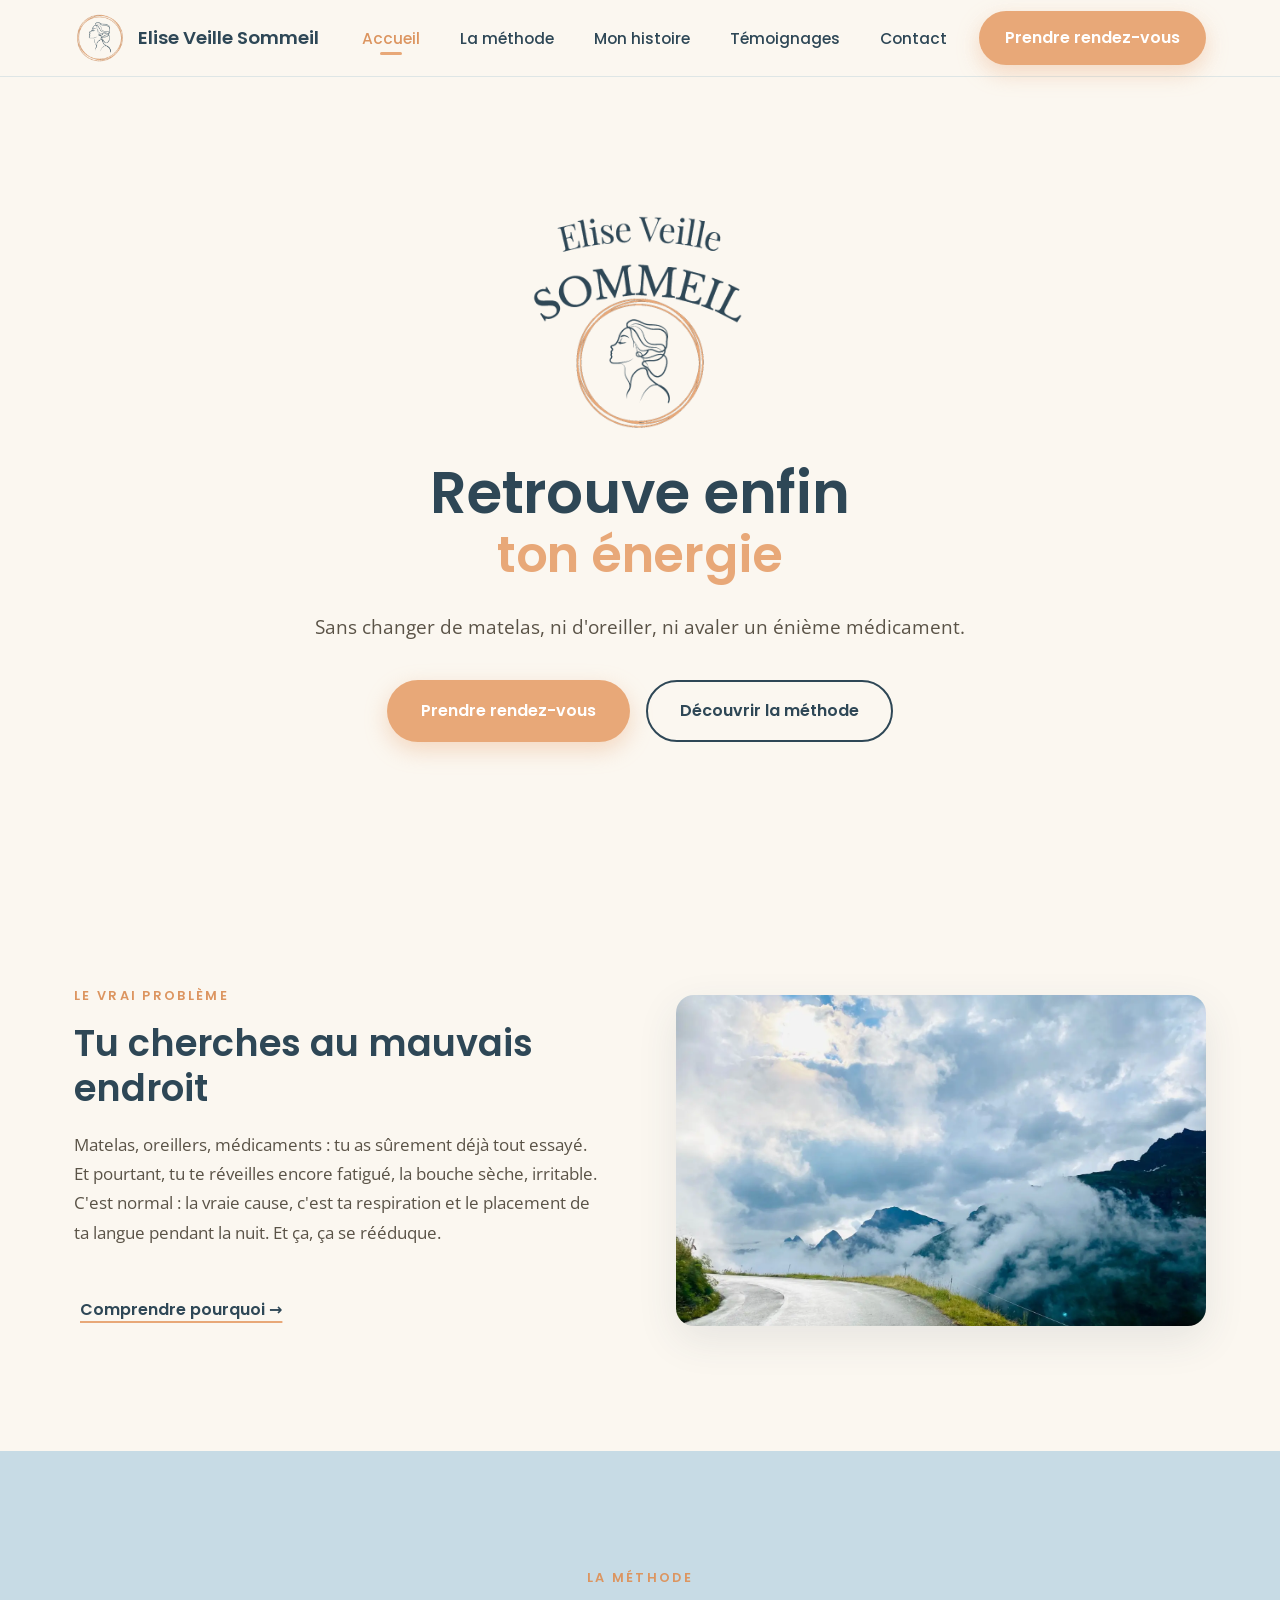
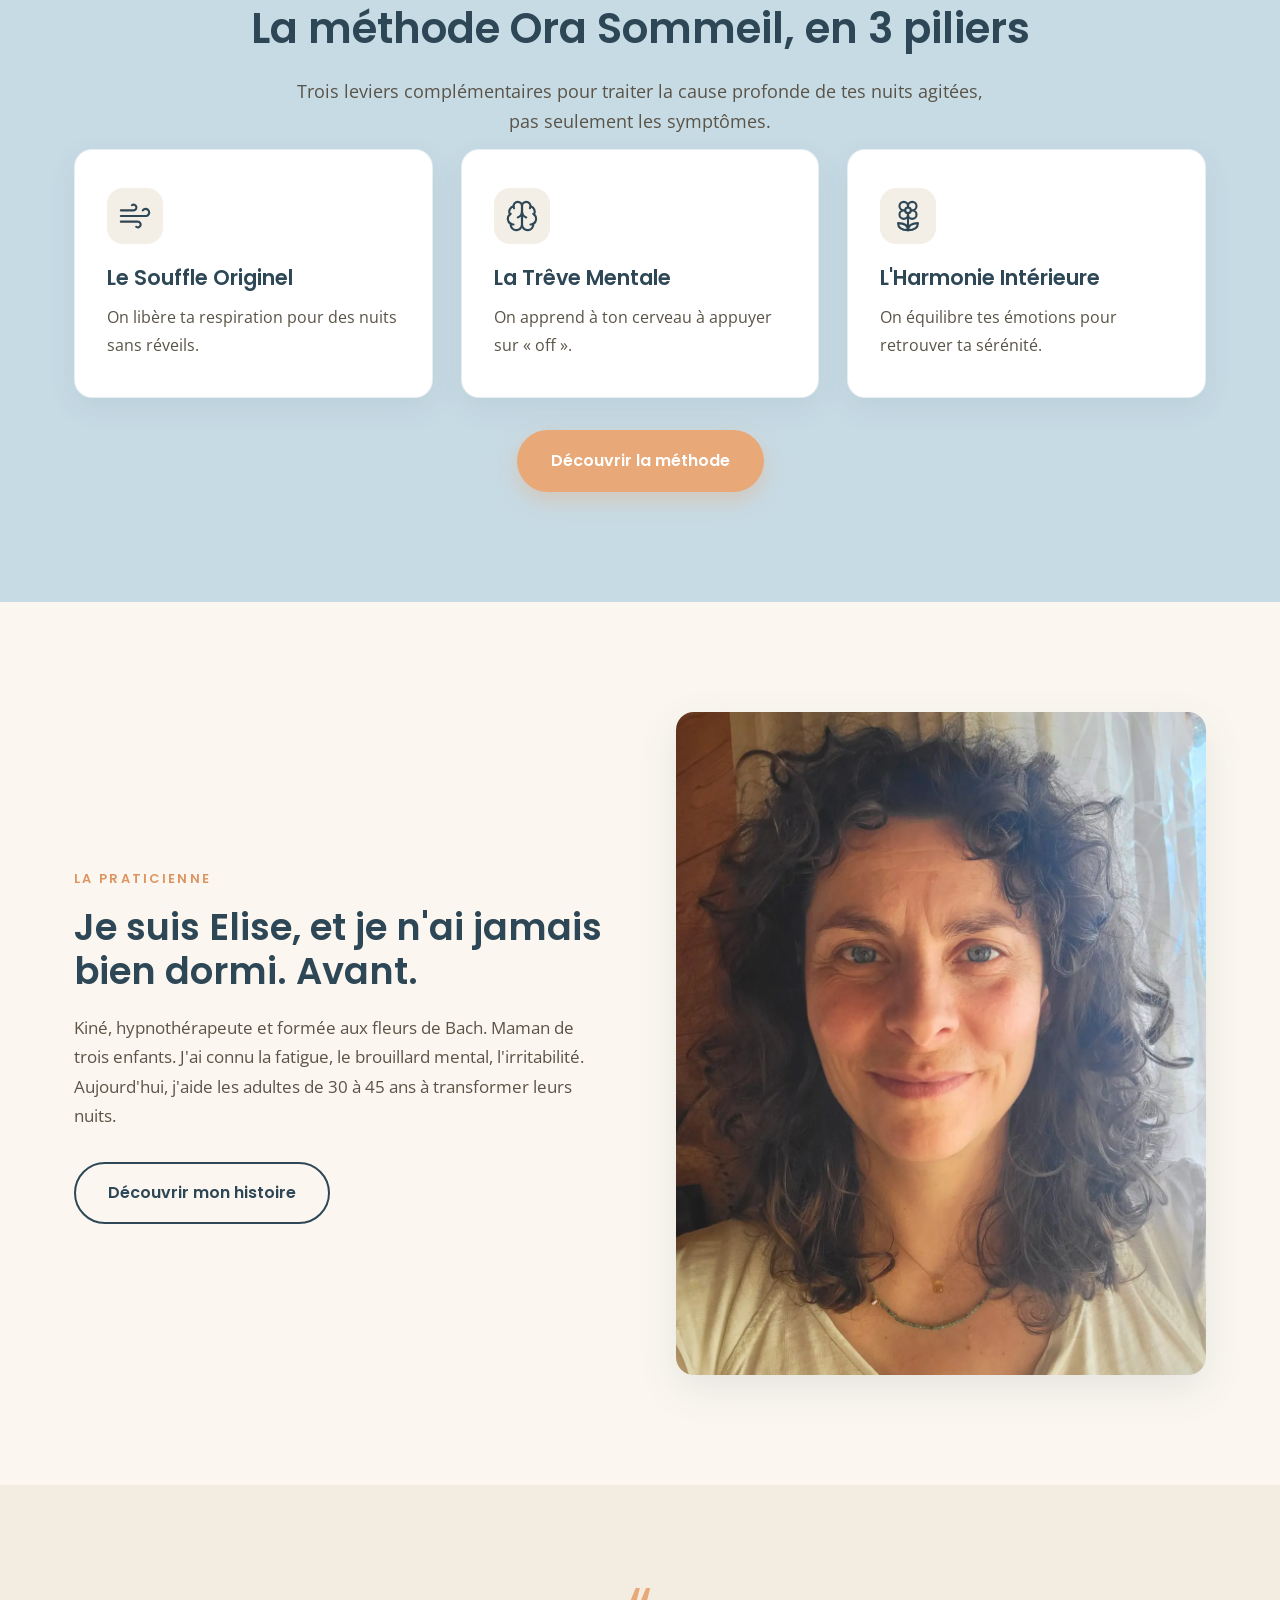
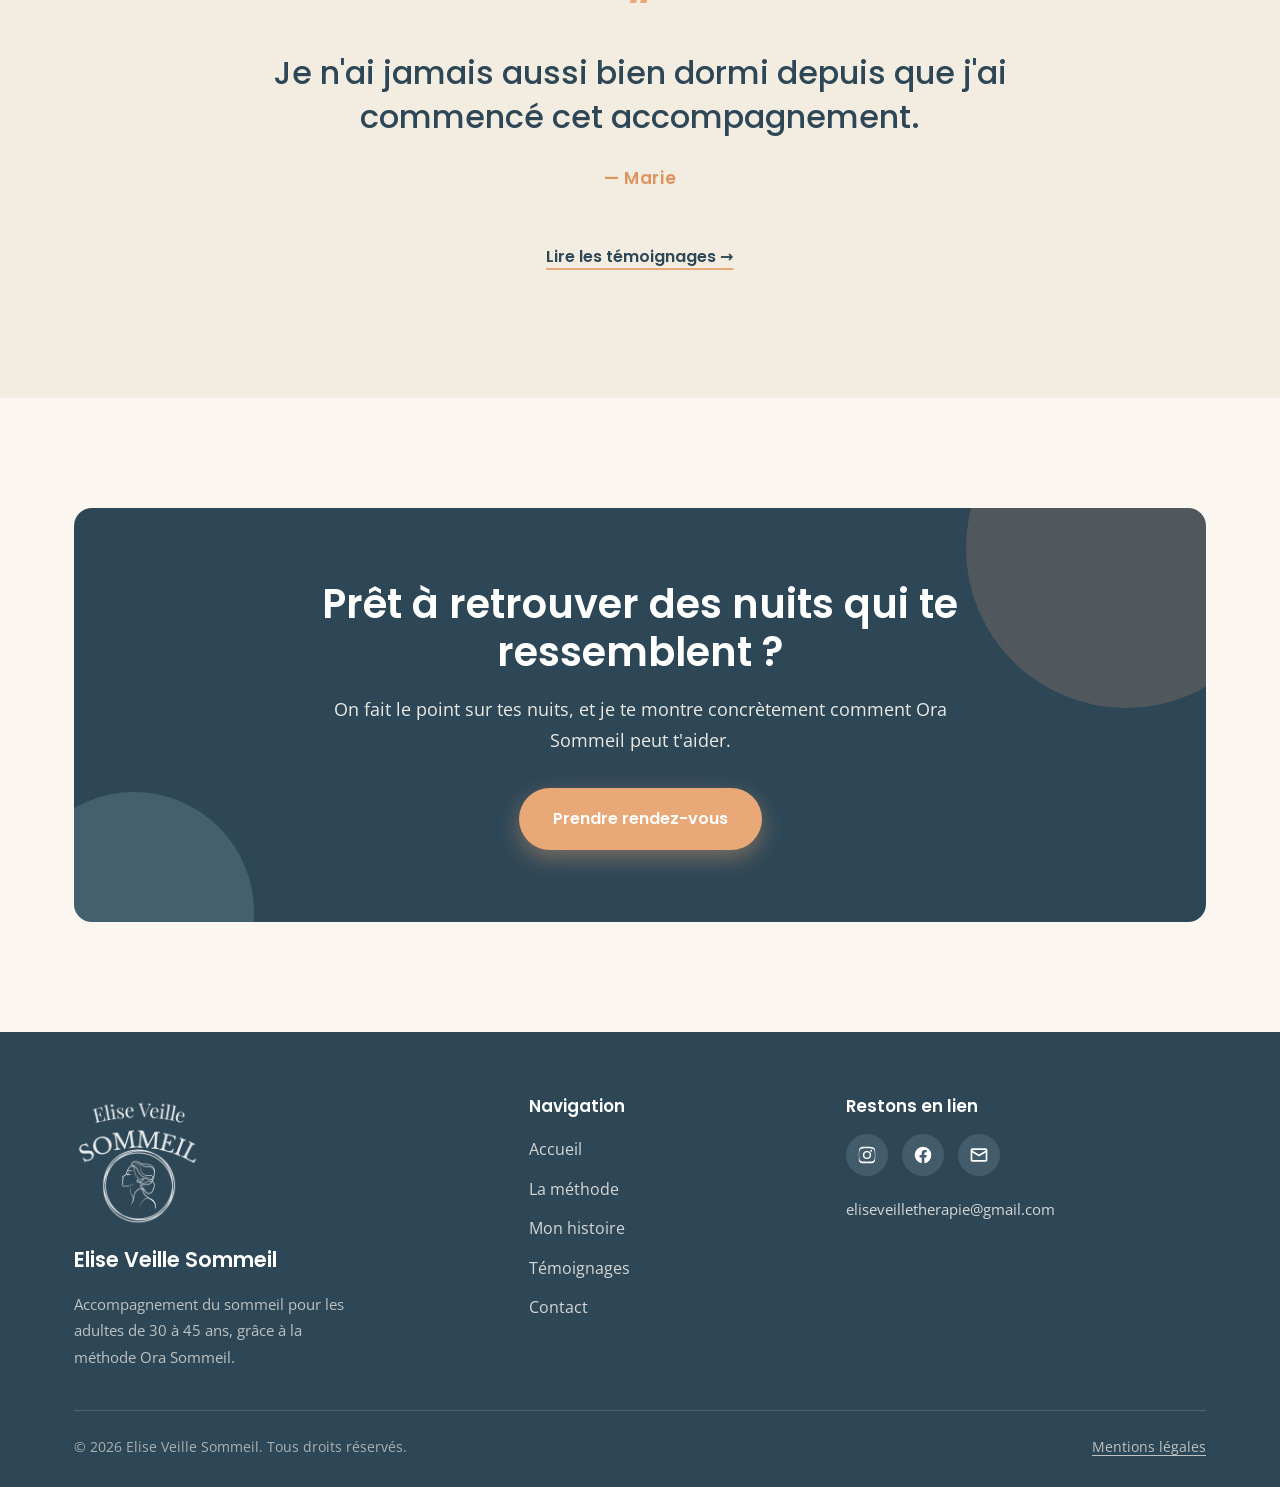
==== index.html @ 5c105f8f "Version initiale du site Elise Veille Sommeil Co-Authored-By: Claude Opus 4.8 <noreply@anthropic.com" ====
<!DOCTYPE html>
<html lang="fr">
<head>
  <meta charset="UTF-8" />
  <meta name="viewport" content="width=device-width, initial-scale=1.0" />
  <title>Elise Veille Sommeil — Retrouve des nuits qui te ressemblent</title>
  <meta name="description" content="Elise Veille Sommeil aide les adultes de 30 à 45 ans à retrouver un sommeil profond grâce à la méthode Ora Sommeil : respiration, hypnose et fleurs de Bach." />

  <!-- Google Fonts : Poppins (titres) + Open Sans (corps) -->
  <link rel="preconnect" href="https://fonts.googleapis.com" />
  <link rel="preconnect" href="https://fonts.gstatic.com" crossorigin />
  <link href="https://fonts.googleapis.com/css2?family=Open+Sans:wght@400;500;600&family=Poppins:wght@400;500;600;700&display=swap" rel="stylesheet" />

  <link rel="stylesheet" href="css/style.css" />
</head>
<body>

  <!-- ============ HEADER ============ -->
  <header class="site-header">
    <nav class="nav container" aria-label="Navigation principale">
      <a href="index.html" class="nav__brand" aria-label="Elise Veille Sommeil — accueil">
        <img class="nav__logo" src="images/medaillon_elise.png" alt="" />
        <span class="nav__brand-name">Elise Veille Sommeil</span>
      </a>

      <button class="nav__toggle" aria-label="Ouvrir le menu" aria-expanded="false" aria-controls="nav-links">
        <span></span><span></span><span></span>
      </button>

      <ul class="nav__links" id="nav-links">
        <li><a href="index.html" class="nav__link is-active">Accueil</a></li>
        <li><a href="methode.html" class="nav__link">La méthode</a></li>
        <li><a href="histoire.html" class="nav__link">Mon histoire</a></li>
        <li><a href="temoignages.html" class="nav__link">Témoignages</a></li>
        <li><a href="contact.html" class="nav__link">Contact</a></li>
        <li><a href="contact.html" class="btn btn--primary nav__cta">Prendre rendez-vous</a></li>
      </ul>
    </nav>
  </header>

  <main>
    <!-- ============ HERO ============ -->
    <section class="hero">
      <div class="hero__bg"></div>

      <!-- Étoiles d'ambiance à 4 branches (scintillement), CSS pur, derrière le texte.
           .star = enveloppe (montée + fondu) ; ::before = forme étoile + scintillement.
           Les opacités se multiplient -> scintillement borné par --o. -->
      <div class="hero__particles" aria-hidden="true">
        <span class="star" style="--x:3%;--s:8px;--o:.55;--c:var(--abricot);--rd:10s;--rde:-2s;--td:3.2s;--tde:-1s"></span>
        <span class="star" style="--x:7%;--s:6px;--o:.45;--c:var(--dore);--rd:12s;--rde:-7s;--td:4.1s;--tde:-2.5s"></span>
        <span class="star" style="--x:11%;--s:10px;--o:.65;--c:var(--abricot);--rd:9s;--rde:-4s;--td:2.8s;--tde:-.5s"></span>
        <span class="star" style="--x:14%;--s:7px;--o:.5;--c:var(--dore);--rd:11s;--rde:-9s;--td:3.6s;--tde:-3s"></span>
        <span class="star" style="--x:18%;--s:9px;--o:.6;--c:var(--abricot);--rd:12s;--rde:-1s;--td:4.5s;--tde:-1.8s"></span>
        <span class="star" style="--x:22%;--s:6px;--o:.45;--c:var(--dore);--rd:8s;--rde:-6s;--td:3s;--tde:-2s"></span>
        <span class="star" style="--x:25%;--s:11px;--o:.7;--c:var(--abricot);--rd:11s;--rde:-3s;--td:3.9s;--tde:-.8s"></span>
        <span class="star" style="--x:29%;--s:7px;--o:.5;--c:var(--dore);--rd:10s;--rde:-8s;--td:2.6s;--tde:-3.5s"></span>
        <span class="star" style="--x:33%;--s:8px;--o:.55;--c:var(--abricot);--rd:12s;--rde:-5s;--td:4.2s;--tde:-1.2s"></span>
        <span class="star" style="--x:36%;--s:6px;--o:.4;--c:var(--dore);--rd:9s;--rde:-10s;--td:3.4s;--tde:-2.8s"></span>
        <span class="star" style="--x:40%;--s:10px;--o:.65;--c:var(--abricot);--rd:11s;--rde:-2s;--td:2.9s;--tde:-1.5s"></span>
        <span class="star" style="--x:43%;--s:7px;--o:.5;--c:var(--dore);--rd:12s;--rde:-7s;--td:4.3s;--tde:-.4s"></span>
        <span class="star" style="--x:47%;--s:9px;--o:.6;--c:var(--abricot);--rd:10s;--rde:-4s;--td:3.1s;--tde:-3.2s"></span>
        <span class="star" style="--x:50%;--s:6px;--o:.45;--c:var(--dore);--rd:8s;--rde:-9s;--td:3.7s;--tde:-1s"></span>
        <span class="star" style="--x:54%;--s:12px;--o:.7;--c:var(--abricot);--rd:12s;--rde:-1.5s;--td:4.6s;--tde:-2.2s"></span>
        <span class="star" style="--x:57%;--s:7px;--o:.5;--c:var(--dore);--rd:11s;--rde:-6s;--td:2.7s;--tde:-.6s"></span>
        <span class="star" style="--x:61%;--s:8px;--o:.55;--c:var(--abricot);--rd:9s;--rde:-3.5s;--td:4s;--tde:-3s"></span>
        <span class="star" style="--x:64%;--s:6px;--o:.4;--c:var(--dore);--rd:10s;--rde:-8.5s;--td:3.3s;--tde:-1.7s"></span>
        <span class="star" style="--x:68%;--s:10px;--o:.65;--c:var(--abricot);--rd:12s;--rde:-2.5s;--td:2.8s;--tde:-2.6s"></span>
        <span class="star" style="--x:71%;--s:7px;--o:.5;--c:var(--dore);--rd:11s;--rde:-7.5s;--td:4.4s;--tde:-.9s"></span>
        <span class="star" style="--x:75%;--s:9px;--o:.6;--c:var(--abricot);--rd:8s;--rde:-4.5s;--td:3.5s;--tde:-3.3s"></span>
        <span class="star" style="--x:78%;--s:6px;--o:.45;--c:var(--dore);--rd:12s;--rde:-10s;--td:3s;--tde:-1.4s"></span>
        <span class="star" style="--x:82%;--s:11px;--o:.7;--c:var(--abricot);--rd:10s;--rde:-1s;--td:4.1s;--tde:-2.4s"></span>
        <span class="star" style="--x:85%;--s:7px;--o:.5;--c:var(--dore);--rd:9s;--rde:-6.5s;--td:2.9s;--tde:-.7s"></span>
        <span class="star" style="--x:89%;--s:8px;--o:.55;--c:var(--abricot);--rd:11s;--rde:-3s;--td:4.5s;--tde:-3.1s"></span>
        <span class="star" style="--x:92%;--s:6px;--o:.4;--c:var(--dore);--rd:12s;--rde:-8s;--td:3.2s;--tde:-1.6s"></span>
        <span class="star" style="--x:96%;--s:9px;--o:.6;--c:var(--abricot);--rd:10s;--rde:-5s;--td:3.8s;--tde:-2.9s"></span>
        <span class="star" style="--x:5%;--s:7px;--o:.5;--c:var(--dore);--rd:11.5s;--rde:-5.5s;--td:3.4s;--tde:-2.1s"></span>
        <span class="star" style="--x:9%;--s:9px;--o:.6;--c:var(--abricot);--rd:8.5s;--rde:-2s;--td:4.2s;--tde:-.3s"></span>
        <span class="star" style="--x:16%;--s:6px;--o:.45;--c:var(--dore);--rd:10.5s;--rde:-8s;--td:2.7s;--tde:-3.4s"></span>
        <span class="star" style="--x:20%;--s:10px;--o:.65;--c:var(--abricot);--rd:12s;--rde:-4s;--td:3.9s;--tde:-1.1s"></span>
        <span class="star" style="--x:27%;--s:7px;--o:.5;--c:var(--dore);--rd:9.5s;--rde:-9.5s;--td:4.4s;--tde:-2.7s"></span>
        <span class="star" style="--x:31%;--s:8px;--o:.55;--c:var(--abricot);--rd:11s;--rde:-1.5s;--td:3s;--tde:-.9s"></span>
        <span class="star" style="--x:38%;--s:6px;--o:.4;--c:var(--dore);--rd:12s;--rde:-6.5s;--td:3.6s;--tde:-3.6s"></span>
        <span class="star" style="--x:45%;--s:9px;--o:.6;--c:var(--abricot);--rd:8s;--rde:-3s;--td:4.7s;--tde:-1.3s"></span>
        <span class="star" style="--x:52%;--s:7px;--o:.5;--c:var(--dore);--rd:10.5s;--rde:-8.5s;--td:2.8s;--tde:-2.3s"></span>
        <span class="star" style="--x:59%;--s:11px;--o:.7;--c:var(--abricot);--rd:11.5s;--rde:-2.5s;--td:4s;--tde:-.5s"></span>
        <span class="star" style="--x:66%;--s:6px;--o:.45;--c:var(--dore);--rd:9s;--rde:-7s;--td:3.3s;--tde:-3s"></span>
        <span class="star" style="--x:73%;--s:8px;--o:.55;--c:var(--abricot);--rd:12s;--rde:-4.5s;--td:4.3s;--tde:-1.9s"></span>
        <span class="star" style="--x:80%;--s:7px;--o:.5;--c:var(--dore);--rd:10s;--rde:-9s;--td:2.9s;--tde:-2.5s"></span>
        <span class="star" style="--x:87%;--s:10px;--o:.65;--c:var(--abricot);--rd:8.5s;--rde:-2s;--td:3.7s;--tde:-.6s"></span>
        <span class="star" style="--x:94%;--s:6px;--o:.4;--c:var(--dore);--rd:11s;--rde:-6s;--td:4.1s;--tde:-3.3s"></span>
        <span class="star" style="--x:2%;--s:9px;--o:.6;--c:var(--abricot);--rd:12s;--rde:-3.5s;--td:3.1s;--tde:-1.5s"></span>
        <span class="star" style="--x:49%;--s:7px;--o:.5;--c:var(--dore);--rd:9.5s;--rde:-8s;--td:4.5s;--tde:-2.8s"></span>
        <span class="star" style="--x:98%;--s:8px;--o:.55;--c:var(--abricot);--rd:10.5s;--rde:-5s;--td:3.5s;--tde:-1s"></span>

        <!-- Étoiles filantes occasionnelles (gauche -> droite, et une droite -> gauche) -->
        <span class="shooting-star shooting-star--1"></span>
        <span class="shooting-star shooting-star--2"></span>
        <span class="shooting-star shooting-star--3"></span>
      </div>

      <div class="hero__inner container">
        <img class="hero__logo" src="images/logo_elise_charte.png" alt="Elise Veille Sommeil" />
        <h1 class="hero__title">
          <span class="hero__line">Retrouve enfin</span>
          <span class="rotator"><span class="rotator__word">ton sommeil profond</span></span>
        </h1>
        <p class="hero__subtitle">
          Sans changer de matelas, ni d'oreiller, ni avaler un énième médicament.
        </p>
        <div class="btn-row btn-row--center">
          <a href="contact.html" class="btn btn--primary">Prendre rendez-vous</a>
          <a href="methode.html" class="btn btn--outline">Découvrir la méthode</a>
        </div>
      </div>
    </section>

    <!-- ============ 1. Tu cherches au mauvais endroit ============ -->
    <section class="section">
      <div class="container">
        <div class="split">
          <div class="split__text reveal">
            <span class="section__eyebrow">Le vrai problème</span>
            <h2>Tu cherches au mauvais endroit</h2>
            <p>
              Matelas, oreillers, médicaments : tu as sûrement déjà tout essayé. Et pourtant,
              tu te réveilles encore fatigué, la bouche sèche, irritable.
            </p>
            <p>
              C'est normal : la vraie cause, c'est ta respiration et le placement de ta langue
              pendant la nuit. Et ça, ça se rééduque.
            </p>
            <div class="btn-row">
              <a href="methode.html" class="btn btn--ghost">Comprendre pourquoi →</a>
            </div>
          </div>
          <div class="split__media reveal">
            <img class="media-img media-img--wide"
                 src="images/ambiance-nature.webp"
                 alt="Paysage de montagne et mer de nuages au-dessus de la vallée"
                 loading="lazy" />
          </div>
        </div>
      </div>
    </section>

    <!-- ============ 2. Les 3 piliers ============ -->
    <section class="section section--brume">
      <div class="container">
        <div class="text-center reveal">
          <span class="section__eyebrow">La méthode</span>
          <h2 class="section__title">La méthode Ora Sommeil, en 3 piliers</h2>
          <p class="section__intro mx-auto">
            Trois leviers complémentaires pour traiter la cause profonde de tes nuits agitées,
            pas seulement les symptômes.
          </p>
        </div>

        <div class="cards">
          <article class="card reveal">
            <div class="card__icon">
              <svg viewBox="0 0 24 24" fill="none" stroke="currentColor" stroke-width="1.5" stroke-linecap="round" stroke-linejoin="round" aria-hidden="true">
                <path d="M12.8 19.6A2 2 0 1 0 14 16H2"/>
                <path d="M17.5 8a2.5 2.5 0 1 1 2 4H2"/>
                <path d="M9.8 4.4A2 2 0 1 1 11 8H2"/>
              </svg>
            </div>
            <h3 class="card__title">Le Souffle Originel</h3>
            <p class="card__text">On libère ta respiration pour des nuits sans réveils.</p>
          </article>
          <article class="card reveal">
            <div class="card__icon">
              <svg viewBox="0 0 24 24" fill="none" stroke="currentColor" stroke-width="1.5" stroke-linecap="round" stroke-linejoin="round" aria-hidden="true">
                <path d="M12 5a3 3 0 1 0-5.997.125 4 4 0 0 0-2.526 5.77 4 4 0 0 0 .556 6.588A4 4 0 1 0 12 18Z"/>
                <path d="M12 5a3 3 0 1 1 5.997.125 4 4 0 0 1 2.526 5.77 4 4 0 0 1-.556 6.588A4 4 0 1 1 12 18Z"/>
                <path d="M15 13a4.5 4.5 0 0 1-3-4 4.5 4.5 0 0 1-3 4"/>
                <path d="M17.599 6.5a3 3 0 0 0 .399-1.375"/>
                <path d="M6.003 5.125A3 3 0 0 0 6.401 6.5"/>
                <path d="M3.477 10.896a4 4 0 0 1 .585-.396"/>
                <path d="M19.938 10.5a4 4 0 0 1 .585.396"/>
                <path d="M6 18a4 4 0 0 1-1.967-.516"/>
                <path d="M19.967 17.484A4 4 0 0 1 18 18"/>
              </svg>
            </div>
            <h3 class="card__title">La Trêve Mentale</h3>
            <p class="card__text">On apprend à ton cerveau à appuyer sur « off ».</p>
          </article>
          <article class="card reveal">
            <div class="card__icon">
              <svg viewBox="0 0 24 24" fill="none" stroke="currentColor" stroke-width="1.5" stroke-linecap="round" stroke-linejoin="round" aria-hidden="true">
                <path d="M12 5a3 3 0 1 1 3 3m-3-3a3 3 0 1 0-3 3m3-3v1M9 8a3 3 0 1 0 3 3M9 8h1m5 0a3 3 0 1 1-3 3m3-3h-1m-2 3v-1"/>
                <circle cx="12" cy="8" r="2"/>
                <path d="M12 10v12"/>
                <path d="M12 22c4.2 0 7-1.667 7-5-4.2 0-7 1.667-7 5Z"/>
                <path d="M12 22c-4.2 0-7-1.667-7-5 4.2 0 7 1.667 7 5Z"/>
              </svg>
            </div>
            <h3 class="card__title">L'Harmonie Intérieure</h3>
            <p class="card__text">On équilibre tes émotions pour retrouver ta sérénité.</p>
          </article>
        </div>

        <div class="btn-row btn-row--center reveal">
          <a href="methode.html" class="btn btn--primary">Découvrir la méthode</a>
        </div>
      </div>
    </section>

    <!-- ============ 3. Je suis Elise ============ -->
    <section class="section">
      <div class="container">
        <div class="split split--reverse">
          <div class="split__media reveal">
            <img class="media-img"
                 src="images/portrait-elise.webp"
                 alt="Portrait d'Elise, thérapeute du sommeil"
                 loading="lazy" />
          </div>
          <div class="split__text reveal">
            <span class="section__eyebrow">La praticienne</span>
            <h2>Je suis Elise, et je n'ai jamais bien dormi. Avant.</h2>
            <p>
              Kiné, hypnothérapeute et formée aux fleurs de Bach. Maman de trois enfants.
              J'ai connu la fatigue, le brouillard mental, l'irritabilité.
            </p>
            <p>
              Aujourd'hui, j'aide les adultes de 30 à 45 ans à transformer leurs nuits.
            </p>
            <div class="btn-row">
              <a href="histoire.html" class="btn btn--outline">Découvrir mon histoire</a>
            </div>
          </div>
        </div>
      </div>
    </section>

    <!-- ============ 4. Témoignage mis en avant ============ -->
    <section class="section section--creme-fonce">
      <div class="container">
        <div class="quote-feature reveal">
          <div class="quote-feature__mark">“</div>
          <p class="quote-feature__text">
            Je n'ai jamais aussi bien dormi depuis que j'ai commencé cet accompagnement.
          </p>
          <p class="quote-feature__author">— Marie</p>
          <div class="btn-row btn-row--center">
            <a href="temoignages.html" class="btn btn--ghost">Lire les témoignages →</a>
          </div>
        </div>
      </div>
    </section>

    <!-- ============ 5. CTA final ============ -->
    <section class="section">
      <div class="container">
        <div class="cta-band reveal">
          <div class="cta-band__inner">
            <h2>Prêt à retrouver des nuits qui te ressemblent ?</h2>
            <p>
              On fait le point sur tes nuits, et je te montre concrètement comment
              Ora Sommeil peut t'aider.
            </p>
            <a href="contact.html" class="btn btn--primary">Prendre rendez-vous</a>
          </div>
        </div>
      </div>
    </section>
  </main>

  <!-- ============ FOOTER ============ -->
  <footer class="site-footer">
    <div class="container">
      <div class="footer__grid">
        <div class="footer__col">
          <img class="footer__logo" src="images/logo_elise_charte.png" alt="" />
          <p class="footer__brand-name">Elise Veille Sommeil</p>
          <p class="footer__brand-tag">
            Accompagnement du sommeil pour les adultes de 30 à 45 ans, grâce à la méthode Ora Sommeil.
          </p>
        </div>

        <div class="footer__col">
          <h4>Navigation</h4>
          <ul class="footer__links">
            <li><a href="index.html">Accueil</a></li>
            <li><a href="methode.html">La méthode</a></li>
            <li><a href="histoire.html">Mon histoire</a></li>
            <li><a href="temoignages.html">Témoignages</a></li>
            <li><a href="contact.html">Contact</a></li>
          </ul>
        </div>

        <div class="footer__col">
          <h4>Restons en lien</h4>
          <div class="footer__socials">
            <a href="https://www.instagram.com/eliseveillesommeil/" target="_blank" rel="noopener" aria-label="Instagram">
              <svg viewBox="0 0 24 24" aria-hidden="true"><path d="M12 2.2c3.2 0 3.6 0 4.9.1 1.2.1 1.8.3 2.2.4.6.2 1 .5 1.4.9.4.4.7.8.9 1.4.2.4.4 1 .4 2.2.1 1.3.1 1.7.1 4.9s0 3.6-.1 4.9c-.1 1.2-.3 1.8-.4 2.2-.2.6-.5 1-.9 1.4-.4.4-.8.7-1.4.9-.4.2-1 .4-2.2.4-1.3.1-1.7.1-4.9.1s-3.6 0-4.9-.1c-1.2-.1-1.8-.3-2.2-.4-.6-.2-1-.5-1.4-.9-.4-.4-.7-.8-.9-1.4-.2-.4-.4-1-.4-2.2C2.2 15.6 2.2 15.2 2.2 12s0-3.6.1-4.9c.1-1.2.3-1.8.4-2.2.2-.6.5-1 .9-1.4.4-.4.8-.7 1.4-.9.4-.2 1-.4 2.2-.4C8.4 2.2 8.8 2.2 12 2.2zm0 1.8c-3.1 0-3.5 0-4.7.1-1.1.1-1.7.2-2.1.4-.5.2-.9.4-1.3.8-.4.4-.6.8-.8 1.3-.2.4-.3 1-.4 2.1C2.6 9.9 2.6 10.3 2.6 12s0 2.1.1 3.3c.1 1.1.2 1.7.4 2.1.2.5.4.9.8 1.3.4.4.8.6 1.3.8.4.2 1 .3 2.1.4 1.2.1 1.6.1 4.7.1s3.5 0 4.7-.1c1.1-.1 1.7-.2 2.1-.4.5-.2.9-.4 1.3-.8.4-.4.6-.8.8-1.3.2-.4.3-1 .4-2.1.1-1.2.1-1.6.1-3.3s0-2.1-.1-3.3c-.1-1.1-.2-1.7-.4-2.1-.2-.5-.4-.9-.8-1.3-.4-.4-.8-.6-1.3-.8-.4-.2-1-.3-2.1-.4-1.2-.1-1.6-.1-4.7-.1zm0 3.1a4.9 4.9 0 1 1 0 9.8 4.9 4.9 0 0 1 0-9.8zm0 8.1a3.2 3.2 0 1 0 0-6.4 3.2 3.2 0 0 0 0 6.4zm6.2-8.3a1.1 1.1 0 1 1-2.3 0 1.1 1.1 0 0 1 2.3 0z"/></svg>
            </a>
            <a href="https://www.facebook.com/share/1Aia6VEyLs/" target="_blank" rel="noopener" aria-label="Facebook">
              <svg viewBox="0 0 24 24" aria-hidden="true"><path d="M22 12a10 10 0 1 0-11.6 9.9v-7H7.9V12h2.5V9.8c0-2.5 1.5-3.9 3.8-3.9 1.1 0 2.2.2 2.2.2v2.5h-1.2c-1.2 0-1.6.8-1.6 1.6V12h2.7l-.4 2.9h-2.3v7A10 10 0 0 0 22 12z"/></svg>
            </a>
            <a href="mailto:eliseveilletherapie@gmail.com" aria-label="Email">
              <svg viewBox="0 0 24 24" aria-hidden="true"><path d="M4 4h16c1.1 0 2 .9 2 2v12c0 1.1-.9 2-2 2H4c-1.1 0-2-.9-2-2V6c0-1.1.9-2 2-2zm0 2v.5l8 5 8-5V6H4zm16 12V8.9l-7.5 4.7c-.3.2-.7.2-1 0L4 8.9V18h16z"/></svg>
            </a>
          </div>
          <a class="footer__email" href="mailto:eliseveilletherapie@gmail.com">eliseveilletherapie@gmail.com</a>
        </div>
      </div>

      <div class="footer__bottom">
        <span>© <span data-year>2026</span> Elise Veille Sommeil. Tous droits réservés.</span>
        <a href="#">Mentions légales</a>
      </div>
    </div>
  </footer>

  <script src="js/main.js"></script>
</body>
</html>
---- css/style.css ----
/* ============================================
   Elise Veille Sommeil — Feuille de style
   Méthode : Ora Sommeil
   ============================================ */

/* ---------- Variables ---------- */
:root {
  --creme: #FBF7F0;
  --bleu-nuit: #2E4756;
  --bleu-brume: #9DBDCC;
  --abricot: #E8A878;
  --texte: #5A5347;

  --creme-fonce: #F3ECE0;
  --abricot-fonce: #DC9560;
  --bleu-brume-clair: #C7DBE5;
  --dore: #D4A23E; /* doré chaud : étoiles visibles sur fond crème */

  --ombre-douce: 0 10px 30px rgba(46, 71, 86, 0.08);
  --ombre-carte: 0 14px 40px rgba(46, 71, 86, 0.10);

  --radius: 18px;
  --radius-sm: 12px;

  --max: 1180px;
  --transition: 0.4s cubic-bezier(0.22, 0.61, 0.36, 1);

  --font-titre: 'Poppins', system-ui, sans-serif;
  --font-corps: 'Open Sans', system-ui, sans-serif;
}

/* ---------- Reset léger ---------- */
*,
*::before,
*::after {
  box-sizing: border-box;
  margin: 0;
  padding: 0;
}

html {
  scroll-behavior: smooth;
  -webkit-text-size-adjust: 100%;
}

body {
  font-family: var(--font-corps);
  color: var(--texte);
  background-color: var(--creme);
  line-height: 1.75;
  font-size: 1.05rem;
  overflow-x: hidden;
}

img {
  max-width: 100%;
  display: block;
}

a {
  color: inherit;
  text-decoration: none;
}

h1, h2, h3, h4 {
  font-family: var(--font-titre);
  color: var(--bleu-nuit);
  line-height: 1.2;
  font-weight: 600;
}

/* ---------- Utilitaires ---------- */
.container {
  width: 100%;
  max-width: var(--max);
  margin-inline: auto;
  padding-inline: 24px;
}

.section {
  padding-block: clamp(60px, 9vw, 110px);
}

.section--brume {
  background-color: var(--bleu-brume-clair);
}

/* Espacements resserrés (lecture fluide, sans grands vides) */
.section--tight {
  padding-block: clamp(34px, 5vw, 60px);
}

.section--creme-fonce {
  background-color: var(--creme-fonce);
}

.section__eyebrow {
  display: inline-block;
  font-family: var(--font-titre);
  font-weight: 600;
  font-size: 0.8rem;
  letter-spacing: 0.18em;
  text-transform: uppercase;
  color: var(--abricot-fonce);
  margin-bottom: 14px;
}

.section__title {
  font-size: clamp(1.7rem, 3.5vw, 2.6rem);
  margin-bottom: 22px;
}

.section__intro {
  max-width: 720px;
  font-size: 1.1rem;
}

.text-center { text-align: center; }
.mx-auto { margin-inline: auto; }
.lead { font-size: 1.18rem; }

/* ---------- Boutons ---------- */
.btn {
  display: inline-flex;
  align-items: center;
  justify-content: center;
  gap: 10px;
  font-family: var(--font-titre);
  font-weight: 600;
  font-size: 1rem;
  padding: 15px 32px;
  border-radius: 50px;
  border: 2px solid transparent;
  cursor: pointer;
  transition: transform var(--transition), box-shadow var(--transition),
    background-color var(--transition), color var(--transition);
  will-change: transform;
}

.btn--primary {
  background-color: var(--abricot);
  color: #fff;
  box-shadow: 0 8px 22px rgba(232, 168, 120, 0.4);
}

.btn--primary:hover {
  background-color: var(--abricot-fonce);
  transform: translateY(-3px);
  box-shadow: 0 12px 28px rgba(232, 168, 120, 0.5);
}

.btn--outline {
  background-color: transparent;
  color: var(--bleu-nuit);
  border-color: var(--bleu-nuit);
}

.btn--outline:hover {
  background-color: var(--bleu-nuit);
  color: #fff;
  transform: translateY(-3px);
}

.btn--ghost {
  background-color: transparent;
  color: var(--bleu-nuit);
  padding-inline: 4px;
  text-decoration: underline;
  text-decoration-color: var(--abricot);
  text-underline-offset: 6px;
  text-decoration-thickness: 2px;
}

.btn--ghost:hover {
  color: var(--abricot-fonce);
}

.btn--light {
  background-color: #fff;
  color: var(--bleu-nuit);
  box-shadow: var(--ombre-douce);
}

.btn--light:hover {
  transform: translateY(-3px);
  box-shadow: var(--ombre-carte);
}

.btn-row {
  display: flex;
  flex-wrap: wrap;
  gap: 16px;
  margin-top: 32px;
}

.btn-row--center {
  justify-content: center;
}

/* ============================================
   HEADER / NAVIGATION
   ============================================ */
.site-header {
  position: sticky;
  top: 0;
  z-index: 1000;
  background-color: rgba(251, 247, 240, 0.85);
  backdrop-filter: blur(12px);
  -webkit-backdrop-filter: blur(12px);
  border-bottom: 1px solid rgba(157, 189, 204, 0.3);
  transition: box-shadow var(--transition);
}

.site-header.scrolled {
  box-shadow: var(--ombre-douce);
}

.nav {
  display: flex;
  align-items: center;
  justify-content: space-between;
  height: 76px;
}

.nav__brand {
  display: flex;
  flex-direction: row;
  align-items: center;
  gap: 12px;
  line-height: 1.1;
}

.nav__logo {
  height: 52px;
  width: auto;
  display: block;
}

.nav__brand-name {
  font-family: var(--font-titre);
  font-weight: 600;
  font-size: 1.15rem;
  color: var(--bleu-nuit);
}

.nav__brand-tag {
  font-size: 0.7rem;
  letter-spacing: 0.16em;
  text-transform: uppercase;
  color: var(--abricot-fonce);
}

.nav__links {
  display: flex;
  align-items: center;
  gap: 8px;
  list-style: none;
}

.nav__link {
  font-family: var(--font-titre);
  font-weight: 500;
  font-size: 0.97rem;
  color: var(--bleu-nuit);
  padding: 8px 16px;
  border-radius: 50px;
  position: relative;
  transition: color var(--transition), background-color var(--transition);
}

.nav__link:hover {
  color: var(--abricot-fonce);
}

.nav__link.is-active {
  color: var(--abricot-fonce);
}

.nav__link.is-active::after {
  content: '';
  position: absolute;
  bottom: 2px;
  left: 50%;
  transform: translateX(-50%);
  width: 22px;
  height: 3px;
  border-radius: 3px;
  background-color: var(--abricot);
}

.nav__cta {
  margin-left: 8px;
  padding: 11px 24px;
}

/* Burger */
.nav__toggle {
  display: none;
  flex-direction: column;
  justify-content: center;
  gap: 5px;
  width: 44px;
  height: 44px;
  background: none;
  border: none;
  cursor: pointer;
}

.nav__toggle span {
  display: block;
  width: 26px;
  height: 2.5px;
  background-color: var(--bleu-nuit);
  border-radius: 3px;
  transition: transform var(--transition), opacity var(--transition);
}

.nav__toggle.is-open span:nth-child(1) {
  transform: translateY(7.5px) rotate(45deg);
}
.nav__toggle.is-open span:nth-child(2) {
  opacity: 0;
}
.nav__toggle.is-open span:nth-child(3) {
  transform: translateY(-7.5px) rotate(-45deg);
}

/* ============================================
   HERO
   ============================================ */
.hero {
  position: relative;
  min-height: 88vh;
  display: flex;
  align-items: center;
  text-align: center;
  overflow: hidden;
  padding-block: 80px;
}

.hero__bg {
  position: absolute;
  inset: 0;
  z-index: 0;
  /* Fond crème uni, identique au reste de la page */
  background-color: var(--creme);
}

/* Étoiles d'ambiance : montée lente bas -> haut, fondu, scintillement, derrière le texte */
.hero__particles {
  position: absolute;
  inset: 0;
  z-index: 1; /* au-dessus du fond (0), sous le texte (2) */
  overflow: hidden;
  pointer-events: none;
}

/* Enveloppe : gère la MONTÉE, le fondu d'entrée/sortie et le TOURNOIEMENT lent */
.star {
  position: absolute;
  left: var(--x);
  bottom: -16px;
  width: var(--s);
  height: var(--s);
  opacity: 0;
  --spin: 230deg; /* tournoiement léger sur toute la montée */
  /* Seuls transform et opacity sont animés -> composité GPU, fluide même à 45 étoiles */
  will-change: transform, opacity;
  animation: star-rise var(--rd) linear infinite;
  animation-delay: var(--rde);
}

/* Sens de rotation alterné pour un effet plus naturel, jamais synchronisé */
.star:nth-child(even) { --spin: -270deg; }
.star:nth-child(3n)   { --spin: 200deg; }
.star:nth-child(5n)   { --spin: -180deg; }

/* Forme étoile à 4 branches (fine et délicate) + SCINTILLEMENT (pulsation d'opacité) */
.star::before {
  content: "";
  position: absolute;
  inset: 0;
  background-color: var(--c);
  clip-path: polygon(
    50% 0%, 58% 42%, 100% 50%, 58% 58%,
    50% 100%, 42% 58%, 0% 50%, 42% 42%
  );
  will-change: transform, opacity;
  animation: star-twinkle var(--td) ease-in-out infinite;
  animation-delay: var(--tde);
}

/* Montée + tournoiement : l'opacité d'enveloppe plafonne à --o (profondeur variable) */
@keyframes star-rise {
  0%   { transform: translateY(0) scale(0.8) rotate(0deg);              opacity: 0; }
  10%  { opacity: var(--o); }
  85%  { opacity: var(--o); }
  100% { transform: translateY(-92vh) scale(1) rotate(var(--spin));     opacity: 0; }
}

/* Scintillement doux : opacité * enveloppe = scintillement borné, jamais clignotant.
   Plancher relevé (0.55) -> étoiles un peu plus présentes, sans dominer le texte */
@keyframes star-twinkle {
  0%, 100% { opacity: 0.55; transform: scale(0.85); }
  50%      { opacity: 1;    transform: scale(1.08); }
}

/* Étoile filante : descente en VRAIE diagonale via offset-path.
   offset-rotate: auto oriente la traînée sur la tangente du chemin
   -> la queue suit toujours l'axe du déplacement (et gère les courbes). */
.shooting-star {
  position: absolute;
  width: clamp(90px, 13vw, 170px);
  height: 2px;
  border-radius: 2px;
  /* tête lumineuse à l'avant (extrémité droite, = sens du déplacement) */
  background: linear-gradient(90deg,
    rgba(232, 168, 120, 0) 0%,
    rgba(212, 162, 62, 0.45) 55%,
    var(--abricot) 100%);
  filter: drop-shadow(0 0 4px rgba(220, 149, 96, 0.5));
  opacity: 0;
  pointer-events: none;
  offset-rotate: auto;            /* la traînée s'aligne sur la trajectoire */
  will-change: offset-distance, opacity;
}

/* Étoile 1 : haut-gauche -> bas-droite, droite, ~33° */
.shooting-star--1 {
  top: 4%;
  left: 3%;
  offset-path: path("M 0 0 L 880 560");
  animation: shoot 17s ease-in-out infinite;
  animation-delay: 3s;
}

/* Étoile 2 : haut-gauche -> bas-droite, plus raide ~44°, trajectoire COURBE */
.shooting-star--2 {
  top: -6%;
  left: 24%;
  offset-path: path("M 0 0 Q 230 280, 760 720");
  animation: shoot 19s ease-in-out infinite;
  animation-delay: 9s;
}

/* Étoile 3 : sens inverse, haut-droite -> bas-gauche, ~36°, légèrement courbe */
.shooting-star--3 {
  top: 2%;
  right: 5%;
  offset-path: path("M 0 0 Q -250 240, -820 600");
  animation: shoot 21s ease-in-out infinite;
  animation-delay: 6.5s;
}

/* Course le long du chemin (~17 % du cycle) puis longue pause -> apparition occasionnelle.
   Fondu d'entrée au départ, fondu de sortie à l'arrivée. */
@keyframes shoot {
  0%   { offset-distance: 0%;   opacity: 0; }
  3%   { opacity: 0.9; }
  14%  { opacity: 0.9; }
  17%  { offset-distance: 100%; opacity: 0; }
  100% { offset-distance: 100%; opacity: 0; }
}

/* Respect des préférences d'accessibilité : pas de mouvement */
@media (prefers-reduced-motion: reduce) {
  .hero__particles { display: none; }
}

.hero__placeholder-note {
  position: absolute;
  bottom: 16px;
  left: 50%;
  transform: translateX(-50%);
  z-index: 1;
  font-size: 0.72rem;
  color: var(--bleu-nuit);
  background: rgba(255, 255, 255, 0.6);
  padding: 4px 12px;
  border-radius: 50px;
  letter-spacing: 0.04em;
}

.hero__inner {
  position: relative;
  z-index: 2;
  max-width: 880px;
  margin-inline: auto;
}

.hero__title {
  font-weight: 600;
  margin-bottom: 28px;
  letter-spacing: -0.01em;
  /* Interligne homogène entre les deux lignes de l'accroche */
  line-height: 1.15;
}

/* Ligne 1 fixe (bleu nuit) */
.hero__line {
  display: block;
  font-size: clamp(2rem, 5.5vw, 3.6rem);
  color: var(--bleu-nuit);
}

/* Ligne 2 animée : toujours une seule ligne, hauteur fixe */
.rotator {
  display: block;
  text-align: center;
  /* Taille calibrée pour que le mot le plus long tienne sur 1 ligne.
     Légèrement plus petite que la ligne 1. */
  font-size: clamp(1.7rem, 4.6vw, 3.1rem);
  line-height: 1.15;
  /* Hauteur réservée = exactement 1 ligne -> aucun saut, bloc figé */
  height: 1.15em;
  white-space: nowrap;
  overflow: visible;
}

.rotator__word {
  display: inline-block;
  opacity: 1;
  transition: opacity 0.6s ease;
  color: var(--abricot); /* mot animé en abricot, distinct de la phrase fixe */
  white-space: nowrap;
}

.rotator__word.is-out {
  opacity: 0;
}

.hero__logo {
  display: block;
  width: clamp(180px, 22vw, 230px);
  height: auto;
  margin: 0 auto 26px;
}

.hero__subtitle {
  font-size: 1.16rem;
  max-width: 680px;
  margin: 0 auto 36px;
  color: var(--texte);
}

/* ============================================
   FADE-IN au scroll
   ============================================ */
.reveal {
  opacity: 0;
  transform: translateY(28px);
  transition: opacity 0.8s ease, transform 0.8s ease;
}

.reveal.is-visible {
  opacity: 1;
  transform: none;
}

@media (prefers-reduced-motion: reduce) {
  .reveal {
    opacity: 1;
    transform: none;
    transition: none;
  }
  .rotator__word {
    transition: none;
  }
}

/* ============================================
   BLOCS DE CONTENU GÉNÉRIQUES
   ============================================ */

/* Bloc 2 colonnes (texte + média) */
.split {
  display: grid;
  grid-template-columns: 1fr 1fr;
  gap: clamp(32px, 6vw, 72px);
  align-items: center;
}

.split--reverse .split__media {
  order: 2;
}

.split__text h2 {
  font-size: clamp(1.6rem, 3.2vw, 2.3rem);
  margin-bottom: 20px;
}

/* Placeholder média */
.media-placeholder {
  position: relative;
  width: 100%;
  aspect-ratio: 4 / 5;
  border-radius: var(--radius);
  background:
    repeating-linear-gradient(
      45deg,
      var(--bleu-brume-clair),
      var(--bleu-brume-clair) 16px,
      var(--creme-fonce) 16px,
      var(--creme-fonce) 32px
    );
  box-shadow: var(--ombre-carte);
  display: flex;
  align-items: center;
  justify-content: center;
  overflow: hidden;
}

.media-placeholder--wide {
  aspect-ratio: 16 / 10;
}

/* Bande photo immersive pleine largeur (sous le hero) */
.photo-band {
  width: 100%;
  line-height: 0;
}

.photo-band img {
  width: 100%;
  height: clamp(220px, 40vh, 480px);
  object-fit: cover;
  display: block;
}

/* Images réelles (mêmes proportions/arrondi que les placeholders) */
.media-img {
  width: 100%;
  border-radius: var(--radius);
  box-shadow: var(--ombre-carte);
  object-fit: cover;
  aspect-ratio: 4 / 5;
}

.media-img--wide {
  aspect-ratio: 16 / 10;
}

/* Image à proportions naturelles : jamais étirée ni recadrée */
.media-img--free {
  aspect-ratio: auto;
  height: auto;
  object-fit: contain;
}

.media-placeholder__label {
  background: rgba(255, 255, 255, 0.88);
  color: var(--bleu-nuit);
  font-family: var(--font-titre);
  font-weight: 500;
  font-size: 0.85rem;
  padding: 10px 18px;
  border-radius: 50px;
  text-align: center;
  max-width: 80%;
  box-shadow: var(--ombre-douce);
}

/* ============================================
   CARTES (piliers, témoignages)
   ============================================ */
.cards {
  display: grid;
  grid-template-columns: repeat(3, 1fr);
  gap: 28px;
  margin-top: 12px;
}

.card {
  background-color: #fff;
  border-radius: var(--radius);
  padding: 38px 32px;
  box-shadow: var(--ombre-douce);
  border: 1px solid rgba(157, 189, 204, 0.25);
  transition: transform var(--transition), box-shadow var(--transition);
  height: 100%;
}

.card:hover {
  transform: translateY(-6px);
  box-shadow: var(--ombre-carte);
}

.card__icon {
  width: 56px;
  height: 56px;
  border-radius: 16px;
  background-color: #F4EFE6; /* pastille crème */
  color: var(--bleu-nuit);   /* couleur de l'icône (currentColor) */
  display: flex;
  align-items: center;
  justify-content: center;
  margin-bottom: 22px;
}

.card__icon svg {
  width: 34px;
  height: 34px;
}

.card__num {
  font-family: var(--font-titre);
  font-weight: 600;
  font-size: 0.85rem;
  letter-spacing: 0.1em;
  color: var(--abricot-fonce);
  margin-bottom: 8px;
}

.card__title {
  font-size: 1.3rem;
  margin-bottom: 12px;
}

.card__tag {
  display: inline-block;
  font-size: 0.75rem;
  font-family: var(--font-titre);
  font-weight: 600;
  letter-spacing: 0.06em;
  text-transform: uppercase;
  color: var(--bleu-brume);
  margin-bottom: 14px;
}

.card__text {
  font-size: 1rem;
}

/* ============================================
   PILIERS DÉTAILLÉS (page méthode)
   ============================================ */
.pillar {
  display: grid;
  grid-template-columns: 80px 1fr;
  gap: 28px;
  align-items: start;
  background-color: #fff;
  border-radius: var(--radius);
  padding: 36px;
  box-shadow: var(--ombre-douce);
  border-left: 5px solid var(--abricot);
}

.pillar + .pillar {
  margin-top: 26px;
}

.pillar__index {
  font-family: var(--font-titre);
  font-weight: 700;
  font-size: 2.6rem;
  color: var(--bleu-brume);
  line-height: 1;
}

.pillar__title {
  font-size: 1.4rem;
  margin-bottom: 6px;
}

.pillar__tag {
  display: inline-block;
  font-size: 0.75rem;
  font-family: var(--font-titre);
  font-weight: 600;
  letter-spacing: 0.06em;
  text-transform: uppercase;
  color: var(--abricot-fonce);
  margin-bottom: 14px;
}

/* ============================================
   CARTES PILIERS AVEC IMAGE (page méthode)
   ============================================ */
.pillar-card {
  padding: 0;            /* l'image va jusqu'aux bords ; padding sur le corps */
  overflow: hidden;       /* coins arrondis appliqués à l'image */
  display: flex;
  flex-direction: column;
}

/* Image et placeholder : même format homogène entre les 3 cartes */
.pillar-card__img,
.pillar-card__ph {
  width: 100%;
  height: 190px;          /* hauteur fixe raisonnable */
  object-fit: cover;      /* recadrage propre, jamais déformé */
  display: block;
}

.pillar-card__ph {
  display: flex;
  align-items: center;
  justify-content: center;
  background: repeating-linear-gradient(
    45deg,
    var(--bleu-brume-clair),
    var(--bleu-brume-clair) 14px,
    var(--creme-fonce) 14px,
    var(--creme-fonce) 28px
  );
}

.pillar-card__body {
  padding: 24px 26px 28px;
}

/* Catégorie : petit label discret en abricot, petites majuscules */
.pillar-card__tag {
  display: inline-block;
  font-family: var(--font-titre);
  font-weight: 600;
  font-size: 0.72rem;
  letter-spacing: 0.14em;
  text-transform: uppercase;
  color: var(--abricot);
  margin-bottom: 8px;
}

/* Nom du pilier : bleu nuit, taille moyenne, avec petite icône à gauche */
.pillar-card__title {
  display: flex;
  align-items: center;
  gap: 10px;
  font-size: 1.2rem;
  color: var(--bleu-nuit);
  margin: 0 0 12px;
}

.pillar-card__icon {
  width: 22px;
  height: 22px;
  flex-shrink: 0;       /* l'icône ne se comprime pas */
  color: var(--bleu-nuit);
}

/* Texte descriptif : corps équilibré et lisible */
.pillar-card__text {
  font-size: 0.97rem;
  line-height: 1.65;
  color: var(--texte);
  margin: 0;
}

/* ============================================
   LISTE "Est-ce que tu te reconnais"
   ============================================ */
.check-list {
  list-style: none;
  display: grid;
  grid-template-columns: 1fr 1fr;
  gap: 18px;
  margin-block: 30px;
}

.check-list li {
  display: flex;
  align-items: flex-start;
  gap: 14px;
  background-color: #fff;
  padding: 20px 24px;
  border-radius: var(--radius-sm);
  box-shadow: var(--ombre-douce);
  font-size: 1.02rem;
}

.check-list li::before {
  content: '';
  flex-shrink: 0;
  width: 22px;
  height: 22px;
  margin-top: 3px;
  border-radius: 50%;
  background-color: var(--abricot);
  background-image: url("data:image/svg+xml,%3Csvg xmlns='http://www.w3.org/2000/svg' width='14' height='14' viewBox='0 0 24 24' fill='none' stroke='white' stroke-width='3' stroke-linecap='round' stroke-linejoin='round'%3E%3Cpolyline points='20 6 9 17 4 12'/%3E%3C/svg%3E");
  background-repeat: no-repeat;
  background-position: center;
}

/* ============================================
   TÉMOIGNAGE MIS EN AVANT
   ============================================ */
.quote-feature {
  max-width: 820px;
  margin-inline: auto;
  text-align: center;
}

.quote-feature__mark {
  font-family: var(--font-titre);
  font-size: 4rem;
  line-height: 0.5;
  color: var(--abricot);
}

.quote-feature__text {
  font-family: var(--font-titre);
  font-weight: 500;
  font-size: clamp(1.4rem, 3vw, 2rem);
  color: var(--bleu-nuit);
  margin-block: 24px;
  line-height: 1.4;
}

.quote-feature__author {
  font-family: var(--font-titre);
  font-weight: 600;
  color: var(--abricot-fonce);
  letter-spacing: 0.04em;
}

/* Carte témoignage */
.testimonial {
  display: flex;
  flex-direction: column;
}

.testimonial__stars {
  color: var(--abricot);
  margin-bottom: 14px;
  letter-spacing: 2px;
}

.testimonial__text {
  font-size: 1.08rem;
  font-style: italic;
  color: var(--texte);
  margin-bottom: 20px;
  flex-grow: 1;
}

.testimonial__author {
  display: flex;
  align-items: center;
  gap: 12px;
}

.testimonial__avatar {
  width: 44px;
  height: 44px;
  border-radius: 50%;
  background-color: var(--bleu-brume);
  display: flex;
  align-items: center;
  justify-content: center;
  font-family: var(--font-titre);
  font-weight: 600;
  color: #fff;
}

.testimonial__name {
  font-family: var(--font-titre);
  font-weight: 600;
  color: var(--bleu-nuit);
}

/* ============================================
   CTA FINAL
   ============================================ */
.cta-band {
  background-color: var(--bleu-nuit);
  border-radius: var(--radius);
  padding: clamp(40px, 7vw, 72px);
  text-align: center;
  color: var(--creme);
  position: relative;
  overflow: hidden;
}

.cta-band::before {
  content: '';
  position: absolute;
  width: 320px;
  height: 320px;
  border-radius: 50%;
  background-color: rgba(232, 168, 120, 0.18);
  top: -120px;
  right: -80px;
}

.cta-band::after {
  content: '';
  position: absolute;
  width: 240px;
  height: 240px;
  border-radius: 50%;
  background-color: rgba(157, 189, 204, 0.2);
  bottom: -110px;
  left: -60px;
}

.cta-band__inner {
  position: relative;
  z-index: 2;
  max-width: 640px;
  margin-inline: auto;
}

.cta-band h2 {
  color: #fff;
  font-size: clamp(1.7rem, 3.5vw, 2.5rem);
  margin-bottom: 18px;
}

.cta-band p {
  font-size: 1.12rem;
  margin-bottom: 32px;
  color: rgba(251, 247, 240, 0.92);
}

/* ============================================
   PAGE HEADER (pages internes)
   ============================================ */
.page-hero {
  background-color: var(--bleu-brume-clair);
  text-align: center;
  padding-block: clamp(70px, 11vw, 130px);
}

.page-hero__title {
  font-size: clamp(2rem, 4.5vw, 3.1rem);
  margin-bottom: 18px;
  max-width: 860px;
  margin-inline: auto;
}

/* Page-hero resserré : titre suivi de près par l'intro */
.page-hero--tight {
  padding-block: clamp(44px, 6vw, 78px) clamp(20px, 3vw, 34px);
}

/* Intro centrée, largeur lisible */
.intro-lead {
  max-width: 760px;
  margin-inline: auto;
  text-align: center;
}

/* ----- En-tête éditorial page méthode (fond crème, aligné à gauche) ----- */
.method-head {
  padding-block: clamp(46px, 6vw, 84px) clamp(26px, 3.5vw, 40px);
}

.method-intro__inner {
  max-width: 750px;
  margin-right: auto; /* aligné à gauche, pas étalé sur tout l'écran */
}

.method-intro__eyebrow {
  color: var(--abricot); /* sur-titre abricot #E8A878 */
}

.method-intro__title {
  font-size: clamp(1.9rem, 3.8vw, 2.75rem);
  color: var(--bleu-nuit);
  line-height: 1.18;
  margin-bottom: 16px;
}

.method-intro__lead {
  font-size: 1.12rem;
  max-width: 700px;
}

.page-hero__intro {
  max-width: 720px;
  margin-inline: auto;
  font-size: 1.15rem;
}

/* ============================================
   CONTACT
   ============================================ */
.contact-card {
  max-width: 620px;
  margin-inline: auto;
  background-color: #fff;
  border-radius: var(--radius);
  padding: clamp(36px, 6vw, 60px);
  box-shadow: var(--ombre-carte);
  text-align: center;
}

.contact-card .btn--primary {
  width: 100%;
  margin-bottom: 18px;
  font-size: 1.08rem;
  padding-block: 18px;
}

.contact-secondary {
  margin-top: 4px;
  font-size: 0.98rem;
}

.contact-secondary a {
  color: var(--bleu-nuit);
  text-decoration: underline;
  text-decoration-color: var(--bleu-brume);
  text-underline-offset: 4px;
  transition: color var(--transition);
}

.contact-secondary a:hover {
  color: var(--abricot-fonce);
}

.contact-info {
  margin-top: 44px;
  display: flex;
  flex-wrap: wrap;
  gap: 18px;
  justify-content: center;
}

.contact-info a {
  display: inline-flex;
  align-items: center;
  gap: 8px;
  font-family: var(--font-titre);
  font-weight: 500;
  color: var(--bleu-nuit);
  background-color: #fff;
  padding: 12px 22px;
  border-radius: 50px;
  box-shadow: var(--ombre-douce);
  transition: transform var(--transition);
}

.contact-info a:hover {
  transform: translateY(-3px);
  color: var(--abricot-fonce);
}

/* ============================================
   FOOTER
   ============================================ */
.site-footer {
  background-color: var(--bleu-nuit);
  color: rgba(251, 247, 240, 0.85);
  padding-block: 64px 28px;
}

.footer__grid {
  display: grid;
  grid-template-columns: 1.5fr 1fr 1.3fr;
  gap: 40px;
  padding-bottom: 40px;
  border-bottom: 1px solid rgba(157, 189, 204, 0.25);
}

.footer__logo {
  height: 130px;
  width: auto;
  display: block;
  margin-bottom: 16px;
  /* Le logo (traits bleu nuit) serait invisible sur le footer sombre :
     on le rend en monochrome crème clair, sans ajouter ni fond ni bordure. */
  filter: brightness(0) invert(1);
  opacity: 0.9;
}

.footer__brand-name {
  font-family: var(--font-titre);
  font-weight: 600;
  font-size: 1.3rem;
  color: #fff;
  margin-bottom: 12px;
}

.footer__brand-tag {
  font-size: 0.95rem;
  max-width: 280px;
  color: rgba(251, 247, 240, 0.7);
}

.footer__col h4 {
  color: #fff;
  font-size: 1.05rem;
  margin-bottom: 18px;
}

.footer__links {
  list-style: none;
  display: flex;
  flex-direction: column;
  gap: 10px;
}

.footer__links a {
  color: rgba(251, 247, 240, 0.82);
  transition: color var(--transition), padding-left var(--transition);
  font-size: 0.97rem;
}

.footer__links a:hover {
  color: var(--abricot);
  padding-left: 5px;
}

.footer__socials {
  display: flex;
  gap: 14px;
  margin-bottom: 18px;
}

.footer__socials a {
  width: 42px;
  height: 42px;
  border-radius: 50%;
  background-color: rgba(157, 189, 204, 0.18);
  display: flex;
  align-items: center;
  justify-content: center;
  transition: background-color var(--transition), transform var(--transition);
}

.footer__socials a:hover {
  background-color: var(--abricot);
  transform: translateY(-3px);
}

.footer__socials svg {
  width: 20px;
  height: 20px;
  fill: #fff;
}

.footer__email {
  color: rgba(251, 247, 240, 0.82);
  font-size: 0.95rem;
  transition: color var(--transition);
}

.footer__email:hover {
  color: var(--abricot);
}

.footer__bottom {
  display: flex;
  flex-wrap: wrap;
  gap: 12px;
  justify-content: space-between;
  align-items: center;
  padding-top: 24px;
  font-size: 0.85rem;
  color: rgba(251, 247, 240, 0.6);
}

.footer__bottom a {
  color: rgba(251, 247, 240, 0.7);
  text-decoration: underline;
  text-underline-offset: 3px;
}

.footer__bottom a:hover {
  color: var(--abricot);
}

/* ============================================
   RESPONSIVE
   ============================================ */
@media (max-width: 900px) {
  .cards {
    grid-template-columns: 1fr;
  }
  .split {
    grid-template-columns: 1fr;
  }
  .split--reverse .split__media {
    order: 0;
  }
  .split__media {
    max-width: 420px;
    margin-inline: auto;
  }
  .footer__grid {
    grid-template-columns: 1fr 1fr;
  }
}

@media (max-width: 760px) {
  .nav__toggle {
    display: flex;
  }

  .nav__links {
    position: fixed;
    top: 76px;
    right: 0;
    width: min(80vw, 320px);
    height: calc(100vh - 76px);
    flex-direction: column;
    align-items: flex-start;
    gap: 6px;
    background-color: var(--creme);
    padding: 28px 24px;
    box-shadow: -10px 0 40px rgba(46, 71, 86, 0.12);
    /* Fondu doux + léger glissement vertical. Le menu reste ancré dans les
       limites de l'écran (pas de translateX hors champ) -> aucun scroll horizontal,
       et le header sticky n'est pas impacté. */
    opacity: 0;
    visibility: hidden;
    transform: translateY(-10px);
    transition: opacity var(--transition), transform var(--transition),
      visibility var(--transition);
  }

  .nav__links.is-open {
    opacity: 1;
    visibility: visible;
    transform: translateY(0);
  }

  .nav__link {
    width: 100%;
    font-size: 1.1rem;
    padding: 12px 16px;
  }

  .nav__cta {
    margin-left: 0;
    margin-top: 10px;
    width: 100%;
  }

  .check-list {
    grid-template-columns: 1fr;
  }
}

@media (max-width: 560px) {
  body { font-size: 1rem; }

  .footer__grid {
    grid-template-columns: 1fr;
    gap: 32px;
  }

  .pillar {
    grid-template-columns: 1fr;
    gap: 12px;
    padding: 28px 24px;
  }

  .btn { width: 100%; }
  .btn-row { flex-direction: column; }
  .btn-row--center .btn { width: auto; }
}

/* Très petits écrans : le médaillon reste l'élément principal, on masque le texte */
@media (max-width: 430px) {
  .nav__brand-name { display: none; }
  .nav__logo { height: 48px; }
}
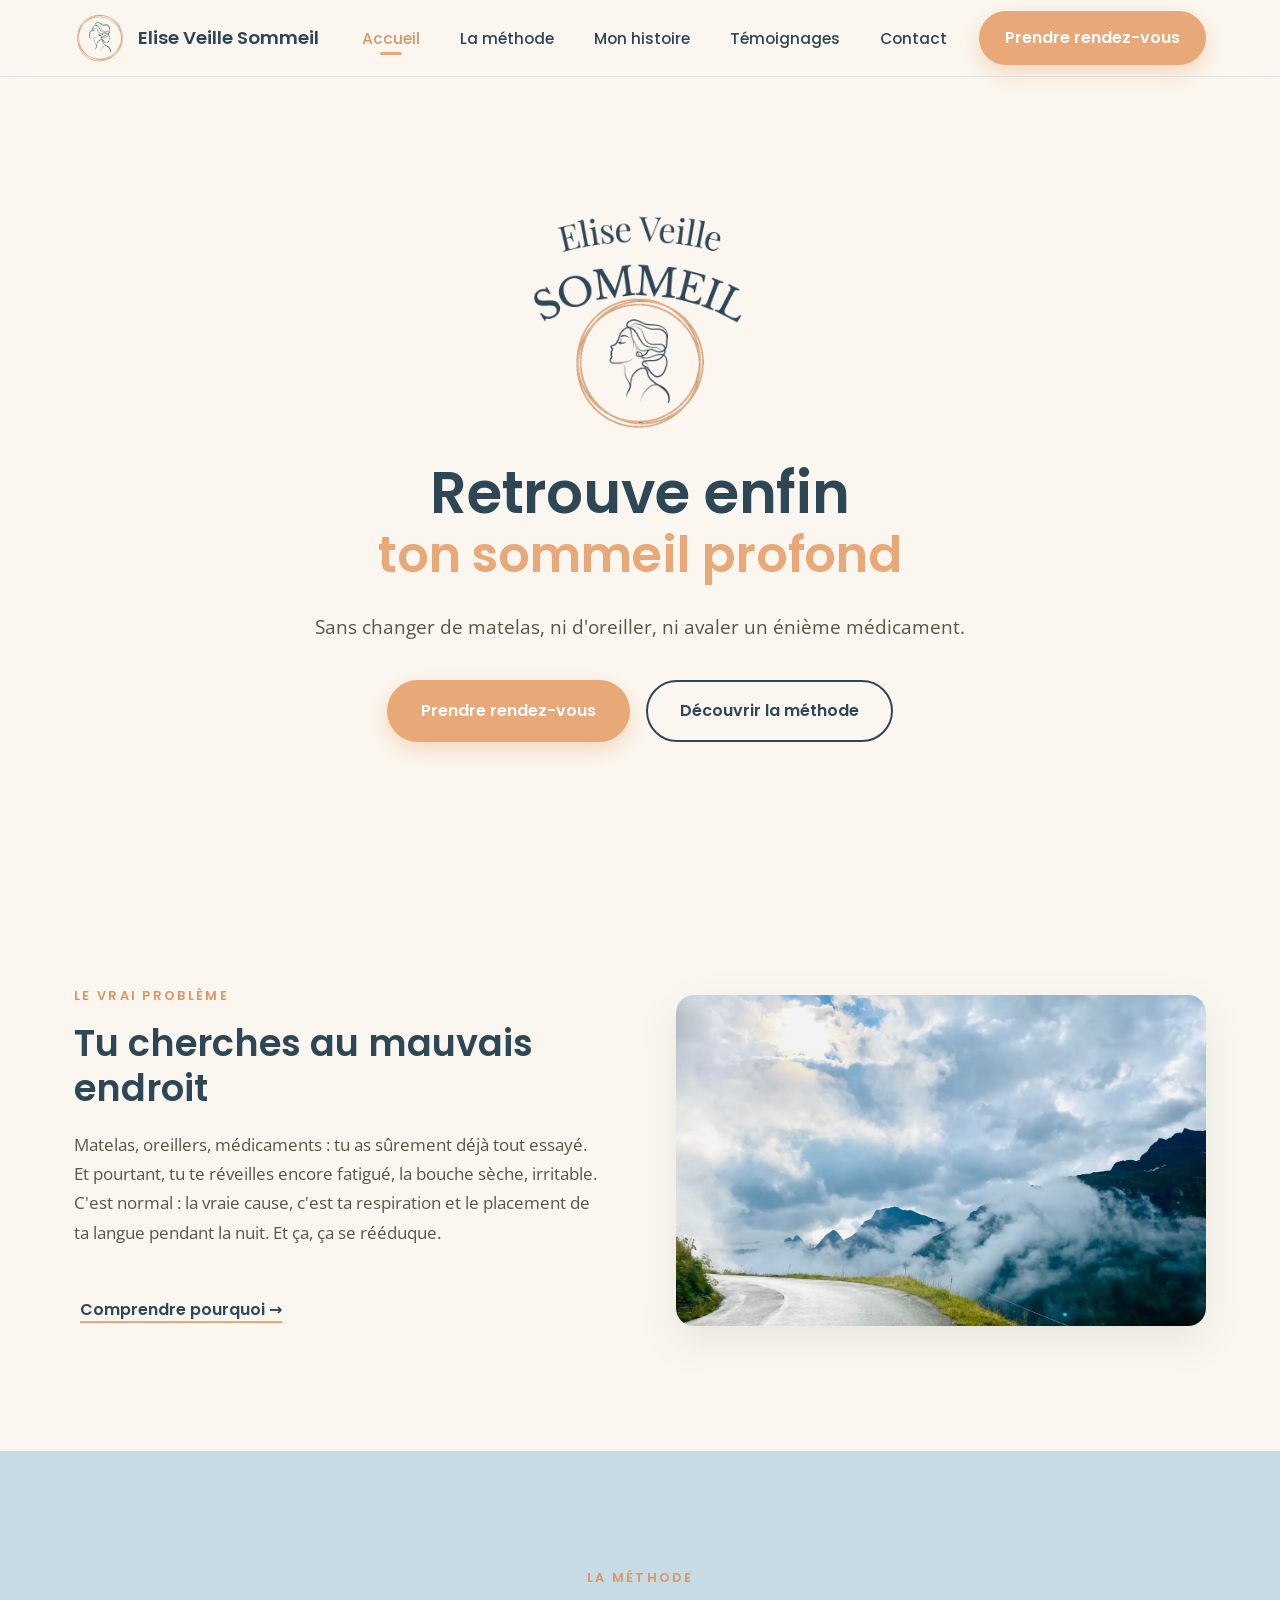
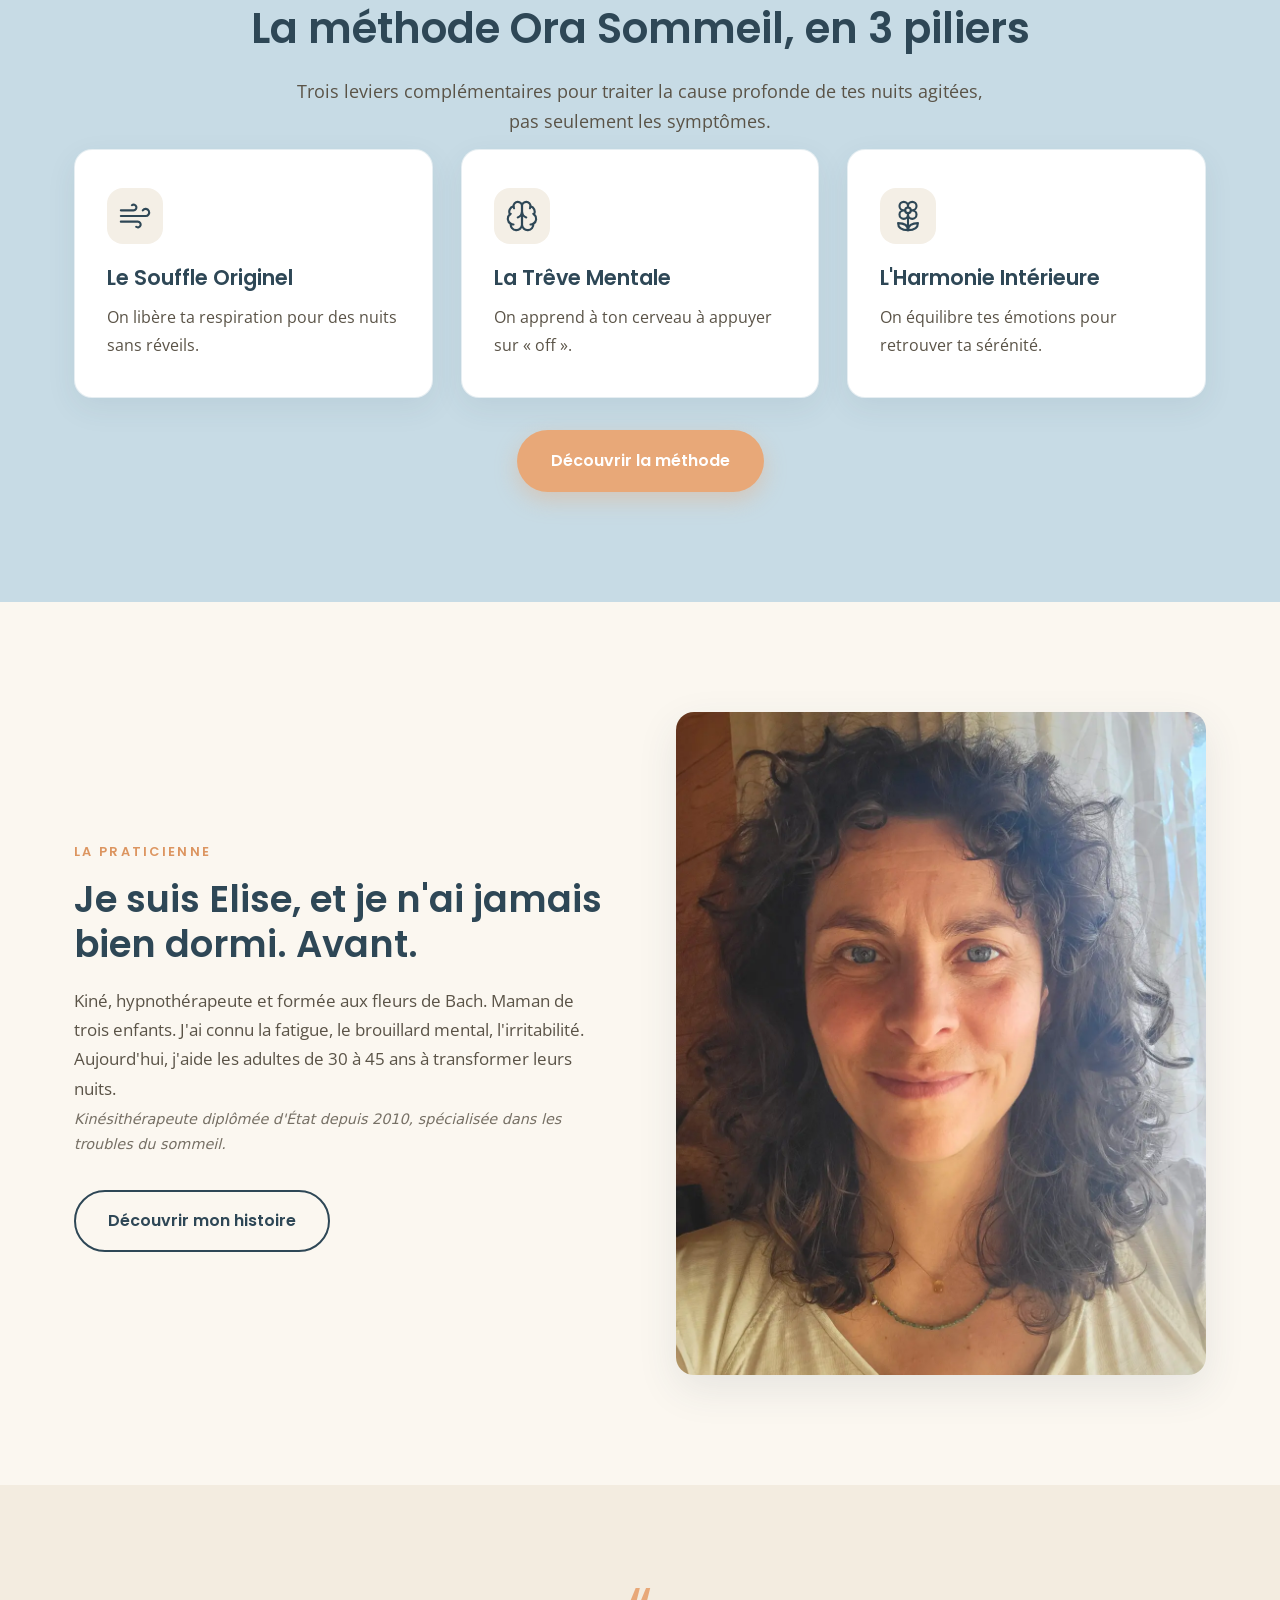
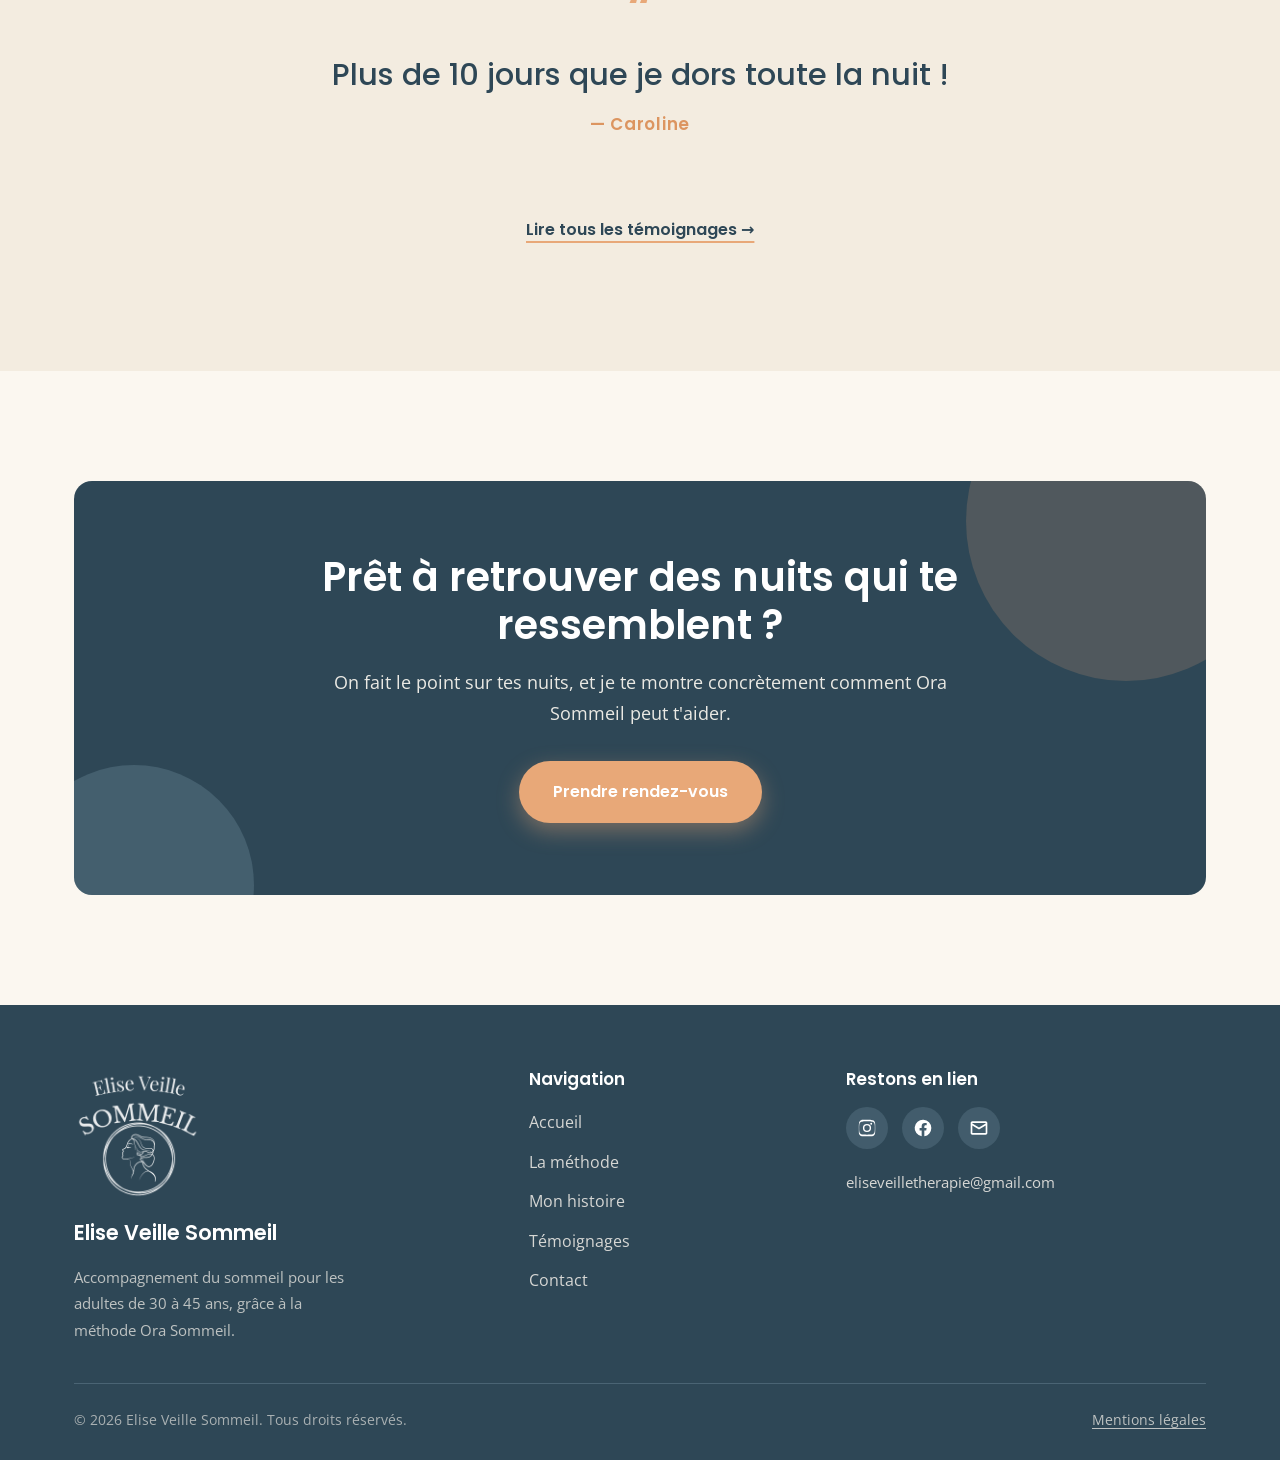
==== commit f548f465: "Refonte complète : en-têtes éditoriaux, méthode (accompagnement, étoiles), histoire (parcours), témo" ====
--- a/index.html
+++ b/index.html
@@ -226,6 +226,9 @@
             <p>
               Aujourd'hui, j'aide les adultes de 30 à 45 ans à transformer leurs nuits.
             </p>
+            <p class="reassurance">
+              Kinésithérapeute diplômée d'État depuis 2010, spécialisée dans les troubles du sommeil.
+            </p>
             <div class="btn-row">
               <a href="histoire.html" class="btn btn--outline">Découvrir mon histoire</a>
             </div>
@@ -239,12 +242,22 @@
       <div class="container">
         <div class="quote-feature reveal">
           <div class="quote-feature__mark">“</div>
-          <p class="quote-feature__text">
-            Je n'ai jamais aussi bien dormi depuis que j'ai commencé cet accompagnement.
-          </p>
-          <p class="quote-feature__author">— Marie</p>
+          <div class="testi-carousel" aria-live="polite">
+            <blockquote class="testi-slide is-active">
+              <p class="testi-slide__text">Plus de 10 jours que je dors toute la nuit !</p>
+              <p class="testi-slide__author">— Caroline</p>
+            </blockquote>
+            <blockquote class="testi-slide">
+              <p class="testi-slide__text">4 mois après, le résultat est toujours présent.</p>
+              <p class="testi-slide__author">— Eunice</p>
+            </blockquote>
+            <blockquote class="testi-slide">
+              <p class="testi-slide__text">Étonnamment facile et efficace, même en visio.</p>
+              <p class="testi-slide__author">— Dominique</p>
+            </blockquote>
+          </div>
           <div class="btn-row btn-row--center">
-            <a href="temoignages.html" class="btn btn--ghost">Lire les témoignages →</a>
+            <a href="temoignages.html" class="btn btn--ghost">Lire tous les témoignages →</a>
           </div>
         </div>
       </div>
--- a/css/style.css
+++ b/css/style.css
@@ -580,6 +580,55 @@
   align-items: center;
 }
 
+/* Colonnes alignées en haut (ex. page histoire) */
+.split--top {
+  align-items: start;
+}
+
+/* Colonnes centrées verticalement (texte en face de la photo) */
+.split--center {
+  align-items: center;
+}
+
+/* Carte histoire : détache le bloc photo+texte du fond crème */
+.story-card {
+  background-color: #fff;
+  border-radius: var(--radius);
+  box-shadow: var(--ombre-douce);
+  border: 1px solid rgba(157, 189, 204, 0.22);
+  padding: clamp(24px, 4vw, 46px);
+}
+
+/* Photo un peu moins haute pour équilibrer avec le texte */
+.story-card__photo {
+  aspect-ratio: 4 / 4.5;
+  max-height: 520px;
+  object-fit: cover;
+}
+
+/* Rapproche la carte du titre (moins de vide au-dessus) */
+.story-section {
+  padding-top: clamp(2px, 0.5vw, 6px);
+}
+
+/* Aération du texte de l'histoire */
+.story-card .split__text p {
+  margin-bottom: 1.05em;
+}
+.story-card .split__text p:last-child {
+  margin-bottom: 0;
+}
+
+/* Phrase de bascule isolée, centrée, mise en valeur */
+.story-pivot {
+  text-align: center;
+  font-family: var(--font-titre);
+  font-weight: 600;
+  font-size: 1.2rem;
+  color: var(--bleu-nuit);
+  margin: 1.6em 0;
+}
+
 .split--reverse .split__media {
   order: 2;
 }
@@ -775,6 +824,115 @@
 }
 
 /* ============================================
+   AMBIANCE NOCTURNE (transition crème -> bande bleue, page méthode)
+   ============================================ */
+.piliers-section {
+  position: relative;
+}
+
+/* Le contenu (titre + cartes) reste au-dessus de l'ambiance */
+.piliers-section > .container {
+  position: relative;
+  z-index: 1;
+}
+
+.method-ambiance {
+  position: absolute;
+  inset: 0;
+  z-index: 0;            /* au-dessus du fond bleu, sous le titre et les cartes */
+  overflow: hidden;      /* lune et étoiles restent dans la bande */
+  pointer-events: none;
+}
+
+/* Ciel d'étoiles : l'enveloppe FLOTTE sur de longues distances (translate + rotate, boucle),
+   le ::before porte la forme étoile, son halo et le SCINTILLEMENT (opacité). */
+.m-star {
+  position: absolute;
+  width: var(--s, 9px);
+  height: var(--s, 9px);
+  animation-iteration-count: infinite;
+  animation-timing-function: ease-in-out;
+  will-change: transform;
+}
+
+.m-star::before {
+  content: "";
+  position: absolute;
+  inset: 0;
+  background-color: var(--c, var(--abricot));
+  clip-path: polygon(
+    50% 0%, 58% 42%, 100% 50%, 58% 58%,
+    50% 100%, 42% 58%, 0% 50%, 42% 42%
+  );
+  opacity: 0.85;
+  /* halo doux -> étoiles bien visibles sur le bleu */
+  filter: drop-shadow(0 0 5px rgba(240, 198, 123, 0.85));
+  animation: m-twinkle 3.6s ease-in-out infinite;
+  will-change: opacity, transform;
+}
+
+/* Scintillement (opacité + léger pulse) par-dessus le déplacement */
+@keyframes m-twinkle {
+  0%, 100% { opacity: 0.5;  transform: scale(0.8); }
+  50%      { opacity: 1;    transform: scale(1.15); }
+}
+
+/* 6 trajectoires de flottement, longues distances + rotation, boucle continue (translate(0) et
+   rotate(360) aux extrémités -> aucune saccade à la reprise) */
+@keyframes drift-1 {
+  0%{transform:translate(0,0) rotate(0deg)} 25%{transform:translate(80px,-55px) rotate(90deg)}
+  50%{transform:translate(150px,40px) rotate(180deg)} 75%{transform:translate(60px,95px) rotate(270deg)}
+  100%{transform:translate(0,0) rotate(360deg)}
+}
+@keyframes drift-2 {
+  0%{transform:translate(0,0) rotate(0deg)} 25%{transform:translate(-75px,45px) rotate(-85deg)}
+  50%{transform:translate(-140px,-35px) rotate(-175deg)} 75%{transform:translate(-55px,-90px) rotate(-265deg)}
+  100%{transform:translate(0,0) rotate(-360deg)}
+}
+@keyframes drift-3 {
+  0%{transform:translate(0,0) rotate(0deg)} 33%{transform:translate(55px,75px) rotate(120deg)}
+  66%{transform:translate(-65px,120px) rotate(240deg)} 100%{transform:translate(0,0) rotate(360deg)}
+}
+@keyframes drift-4 {
+  0%{transform:translate(0,0) rotate(0deg)} 33%{transform:translate(-100px,-45px) rotate(-120deg)}
+  66%{transform:translate(45px,-110px) rotate(-240deg)} 100%{transform:translate(0,0) rotate(-360deg)}
+}
+@keyframes drift-5 {
+  0%{transform:translate(0,0) rotate(0deg)} 25%{transform:translate(110px,35px) rotate(80deg)}
+  50%{transform:translate(65px,-100px) rotate(160deg)} 75%{transform:translate(-55px,-45px) rotate(240deg)}
+  100%{transform:translate(0,0) rotate(360deg)}
+}
+@keyframes drift-6 {
+  0%{transform:translate(0,0) rotate(0deg)} 25%{transform:translate(-65px,-75px) rotate(-90deg)}
+  50%{transform:translate(35px,-130px) rotate(-180deg)} 75%{transform:translate(100px,-45px) rotate(-270deg)}
+  100%{transform:translate(0,0) rotate(-360deg)}
+}
+
+/* Répartition des trajectoires + durées longues et variées (15-40s) */
+.m-star:nth-child(6n+1) { animation-name: drift-1; animation-duration: 22s; }
+.m-star:nth-child(6n+2) { animation-name: drift-2; animation-duration: 31s; }
+.m-star:nth-child(6n+3) { animation-name: drift-3; animation-duration: 17s; }
+.m-star:nth-child(6n+4) { animation-name: drift-4; animation-duration: 38s; }
+.m-star:nth-child(6n+5) { animation-name: drift-5; animation-duration: 26s; }
+.m-star:nth-child(6n)   { animation-name: drift-6; animation-duration: 34s; }
+
+/* Delays variés -> mouvement désynchronisé */
+.m-star:nth-child(5n+1) { animation-delay: -4s; }
+.m-star:nth-child(5n+2) { animation-delay: -13s; }
+.m-star:nth-child(5n+3) { animation-delay: -21s; }
+.m-star:nth-child(5n+4) { animation-delay: -8s; }
+.m-star:nth-child(5n)   { animation-delay: -28s; }
+
+/* Scintillement désynchronisé */
+.m-star:nth-child(3n+1)::before { animation-duration: 3.0s; animation-delay: -0.7s; }
+.m-star:nth-child(3n+2)::before { animation-duration: 4.3s; animation-delay: -2.2s; }
+.m-star:nth-child(3n)::before   { animation-duration: 3.6s; animation-delay: -1.4s; }
+
+@media (prefers-reduced-motion: reduce) {
+  .m-star, .m-star::before { animation: none; }
+}
+
+/* ============================================
    CARTES PILIERS AVEC IMAGE (page méthode)
    ============================================ */
 .pillar-card {
@@ -845,6 +1003,97 @@
   line-height: 1.65;
   color: var(--texte);
   margin: 0;
+}
+
+/* ============================================
+   GRILLE ACCOMPAGNEMENT (7 cartes) + encart chaleureux
+   ============================================ */
+/* 7 lignes horizontales pleine largeur : icône à gauche, titre + texte à droite */
+.accomp-grid {
+  display: flex;
+  flex-direction: column;
+  gap: 18px;
+  margin-top: 14px;
+}
+
+.accomp-grid .card {
+  display: grid;
+  grid-template-columns: auto 1fr;
+  column-gap: 26px;
+  align-items: center;
+  padding: 24px 32px;
+  text-align: left;
+}
+
+.accomp-grid .card .card__icon {
+  grid-row: 1 / 3;        /* l'icône occupe la colonne gauche sur toute la hauteur */
+  align-self: center;
+  margin-bottom: 0;
+}
+
+.accomp-grid .card .card__title {
+  grid-column: 2;
+  margin-bottom: 6px;
+}
+
+.accomp-grid .card .card__text {
+  grid-column: 2;
+  margin: 0;
+}
+
+@media (max-width: 560px) {
+  .accomp-grid .card {
+    padding: 22px;
+    column-gap: 18px;
+  }
+}
+
+/* Encart chaleureux : compact, centré, photo réduite + citation mise en valeur */
+.accomp-insert {
+  margin-top: 32px;
+  max-width: 840px;
+  margin-inline: auto;
+}
+
+.accomp-insert .split {
+  grid-template-columns: 270px 1fr;   /* photo plus petite, texte qui se rapproche */
+  gap: clamp(24px, 4vw, 44px);
+}
+
+.accomp-insert .story-card__photo {
+  aspect-ratio: 4 / 4.6;
+  max-height: 340px;                  /* photo compacte */
+}
+
+.accomp-quote__mark {
+  display: block;
+  font-family: var(--font-titre);
+  font-weight: 700;
+  font-size: 3rem;
+  line-height: 0.5;
+  color: var(--abricot);
+  margin-bottom: 10px;
+}
+
+.accomp-quote {
+  margin: 0;
+  font-family: var(--font-titre);
+  font-weight: 500;
+  font-style: italic;
+  font-size: clamp(1.25rem, 2.3vw, 1.55rem);
+  line-height: 1.5;
+  color: var(--bleu-nuit);
+}
+
+/* Mobile : photo au-dessus (compacte, centrée), citation en dessous */
+@media (max-width: 760px) {
+  .accomp-insert .split {
+    grid-template-columns: 1fr;
+  }
+  .accomp-insert .story-card__photo {
+    max-width: 300px;
+    margin-inline: auto;
+  }
 }
 
 /* ============================================
@@ -883,6 +1132,81 @@
 }
 
 /* ============================================
+   MON PARCOURS / LÉGITIMITÉ (page histoire)
+   ============================================ */
+.creds {
+  list-style: none;
+  max-width: 660px;
+  margin: 8px auto 0;
+  display: flex;
+  flex-direction: column;
+  gap: 14px;
+}
+
+.creds li {
+  display: flex;
+  align-items: flex-start;
+  gap: 14px;
+  font-size: 1.05rem;
+  color: var(--texte);
+}
+
+.creds li::before {
+  content: '';
+  flex-shrink: 0;
+  width: 22px;
+  height: 22px;
+  margin-top: 2px;
+  border-radius: 50%;
+  background-color: var(--abricot);
+  background-image: url("data:image/svg+xml,%3Csvg xmlns='http://www.w3.org/2000/svg' width='14' height='14' viewBox='0 0 24 24' fill='none' stroke='white' stroke-width='3' stroke-linecap='round' stroke-linejoin='round'%3E%3Cpolyline points='20 6 9 17 4 12'/%3E%3C/svg%3E");
+  background-repeat: no-repeat;
+  background-position: center;
+}
+
+.creds-note {
+  max-width: 660px;
+  margin: 22px auto 0;
+  font-size: 0.95rem;
+  font-style: italic;
+  color: var(--texte);
+  opacity: 0.82;
+  text-align: center;
+}
+
+.creds-ids {
+  max-width: 660px;
+  margin: 28px auto 0;
+  display: flex;
+  flex-wrap: wrap;
+  align-items: center;
+  justify-content: center;
+  gap: 8px 18px;
+  background-color: #fff;
+  border: 1px solid rgba(157, 189, 204, 0.35);
+  border-radius: var(--radius-sm);
+  padding: 16px 24px;
+  text-align: center;
+  font-family: var(--font-titre);
+  font-weight: 500;
+  font-size: 0.95rem;
+  color: var(--bleu-nuit);
+}
+
+.creds-ids__sep {
+  color: var(--bleu-brume);
+}
+
+/* Ligne de réassurance discrète (accueil, bloc Elise) */
+.reassurance {
+  margin-top: 4px;
+  font-size: 0.9rem;
+  font-style: italic;
+  color: var(--texte);
+  opacity: 0.82;
+}
+
+/* ============================================
    TÉMOIGNAGE MIS EN AVANT
    ============================================ */
 .quote-feature {
@@ -914,6 +1238,51 @@
   letter-spacing: 0.04em;
 }
 
+/* Carrousel de témoignages en fondu (accueil) */
+.testi-carousel {
+  position: relative;
+  min-height: 140px;
+  margin-bottom: 8px;
+}
+
+.testi-slide {
+  position: absolute;
+  inset: 0;
+  margin: 0;
+  display: flex;
+  flex-direction: column;
+  align-items: center;
+  justify-content: center;
+  opacity: 0;
+  transition: opacity 0.9s ease;
+  pointer-events: none;
+}
+
+.testi-slide.is-active {
+  opacity: 1;
+  pointer-events: auto;
+}
+
+.testi-slide__text {
+  font-family: var(--font-titre);
+  font-weight: 500;
+  font-size: clamp(1.35rem, 2.8vw, 1.9rem);
+  color: var(--bleu-nuit);
+  line-height: 1.4;
+}
+
+.testi-slide__author {
+  margin-top: 14px;
+  font-family: var(--font-titre);
+  font-weight: 600;
+  color: var(--abricot-fonce);
+  letter-spacing: 0.04em;
+}
+
+@media (prefers-reduced-motion: reduce) {
+  .testi-slide { transition: none; }
+}
+
 /* Carte témoignage */
 .testimonial {
   display: flex;
@@ -953,10 +1322,59 @@
   color: #fff;
 }
 
+.testimonial__who {
+  display: flex;
+  flex-direction: column;
+  line-height: 1.25;
+}
+
+/* Témoignages empilés en pleine largeur (page témoignages) */
+.testimonial-list {
+  display: flex;
+  flex-direction: column;
+  gap: 26px;
+}
+
+.testimonial-row {
+  display: grid;
+  grid-template-columns: 220px 1fr;
+  gap: clamp(24px, 4vw, 52px);
+  align-items: center;
+}
+
+.testimonial-row__aside {
+  display: flex;
+  flex-direction: column;
+  align-items: flex-start;
+  gap: 4px;
+}
+
+.testimonial-row__aside .testimonial__avatar {
+  margin-bottom: 8px;
+}
+
+.testimonial-row__body .testimonial__text {
+  margin-bottom: 0;
+  font-size: 1.05rem;
+}
+
+@media (max-width: 760px) {
+  .testimonial-row {
+    grid-template-columns: 1fr;
+    gap: 18px;
+  }
+}
+
 .testimonial__name {
   font-family: var(--font-titre);
   font-weight: 600;
   color: var(--bleu-nuit);
+}
+
+.testimonial__role {
+  font-size: 0.82rem;
+  color: var(--texte);
+  opacity: 0.85;
 }
 
 /* ============================================
@@ -1067,6 +1485,12 @@
   max-width: 700px;
 }
 
+/* Intro témoignages : tient sur une seule ligne (desktop), se replie en mobile */
+.testi-lead {
+  max-width: none;
+  font-size: 1.04rem;
+}
+
 .page-hero__intro {
   max-width: 720px;
   margin-inline: auto;
@@ -1084,6 +1508,37 @@
   padding: clamp(36px, 6vw, 60px);
   box-shadow: var(--ombre-carte);
   text-align: center;
+}
+
+/* Colonne gauche : photo + mot d'accueil (page contact) */
+.contact-photo {
+  aspect-ratio: 4 / 4.4;
+  max-height: 380px;
+  margin-bottom: 22px;
+}
+
+.contact-welcome {
+  font-size: 1.08rem;
+  line-height: 1.7;
+  color: var(--texte);
+}
+
+/* Encart contact : libellé + mention gratuité */
+.contact-card__label {
+  font-family: var(--font-titre);
+  font-weight: 600;
+  font-size: 1.18rem;
+  color: var(--bleu-nuit);
+  margin-bottom: 18px;
+}
+
+.contact-free {
+  margin: -8px 0 20px;        /* juste sous le bouton, bien visible */
+  font-family: var(--font-titre);
+  font-weight: 600;
+  font-size: 0.9rem;
+  letter-spacing: 0.02em;
+  color: var(--abricot-fonce);
 }
 
 .contact-card .btn--primary {
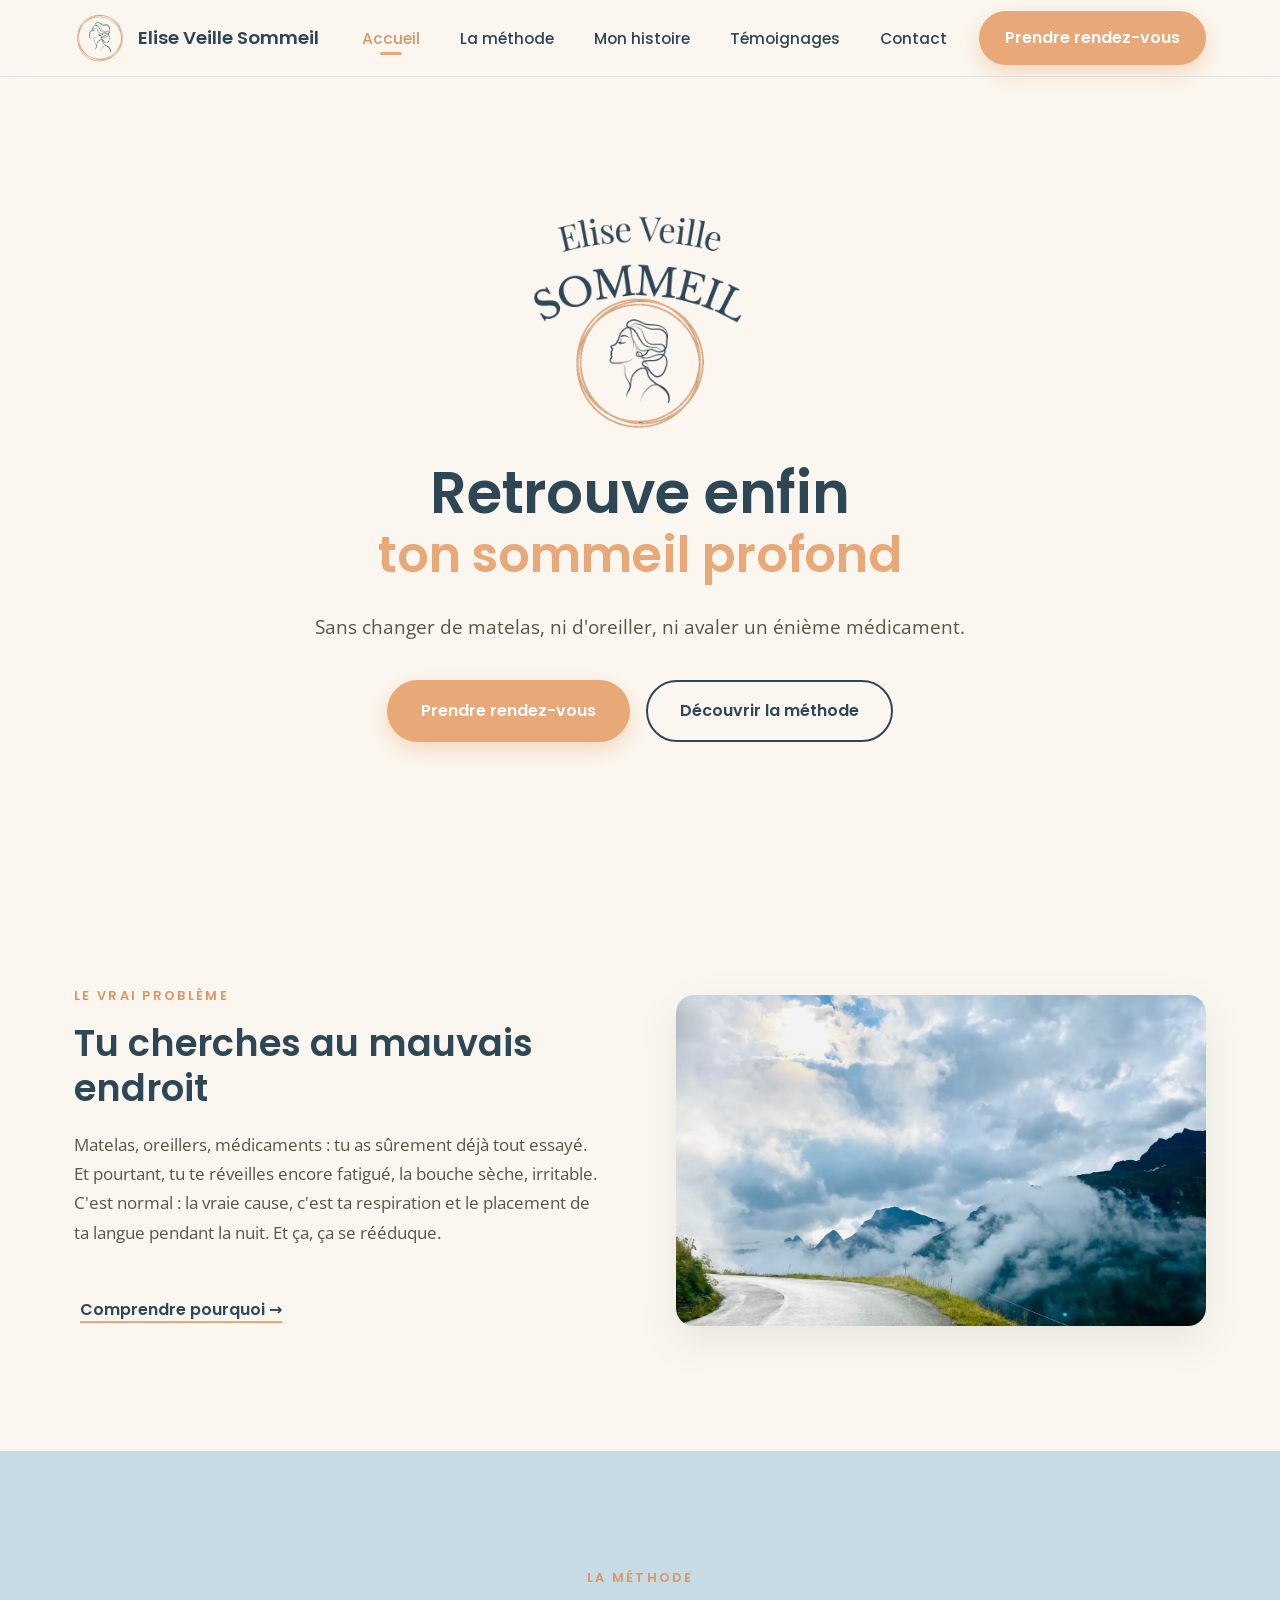
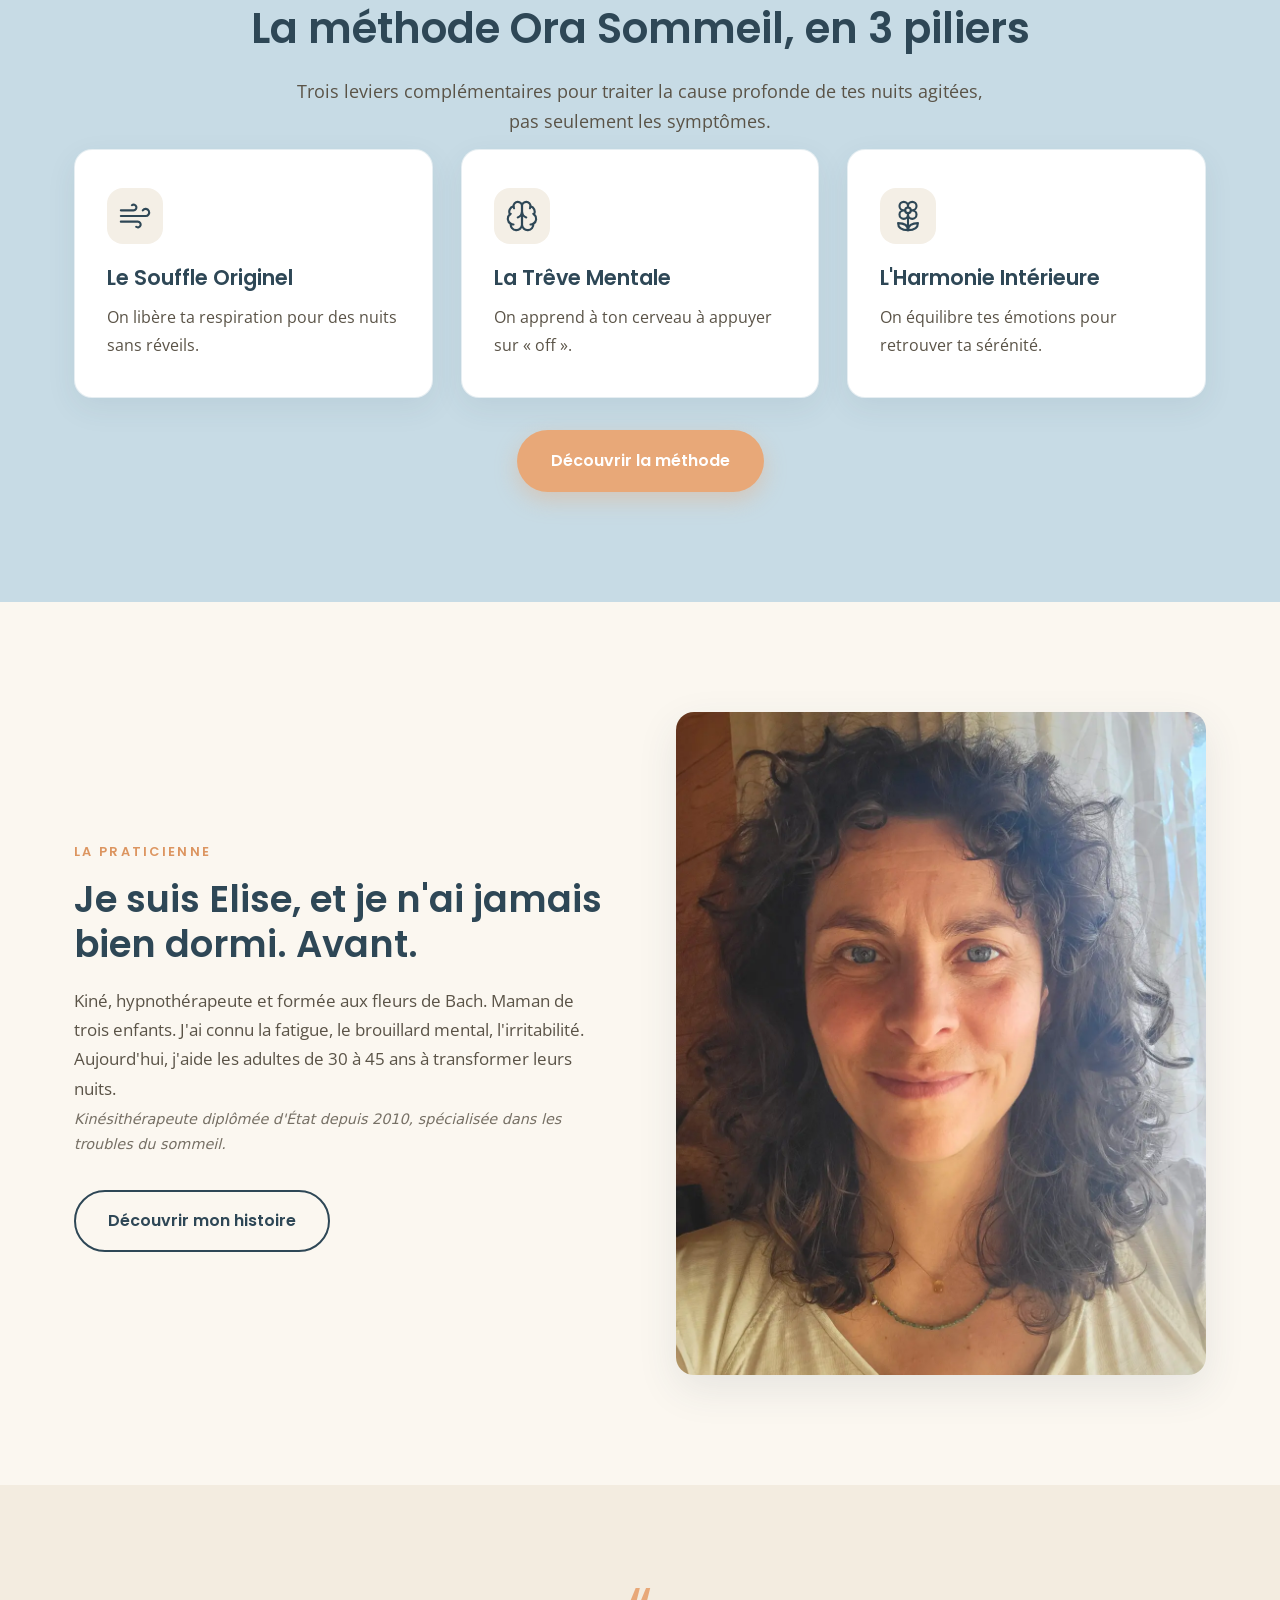
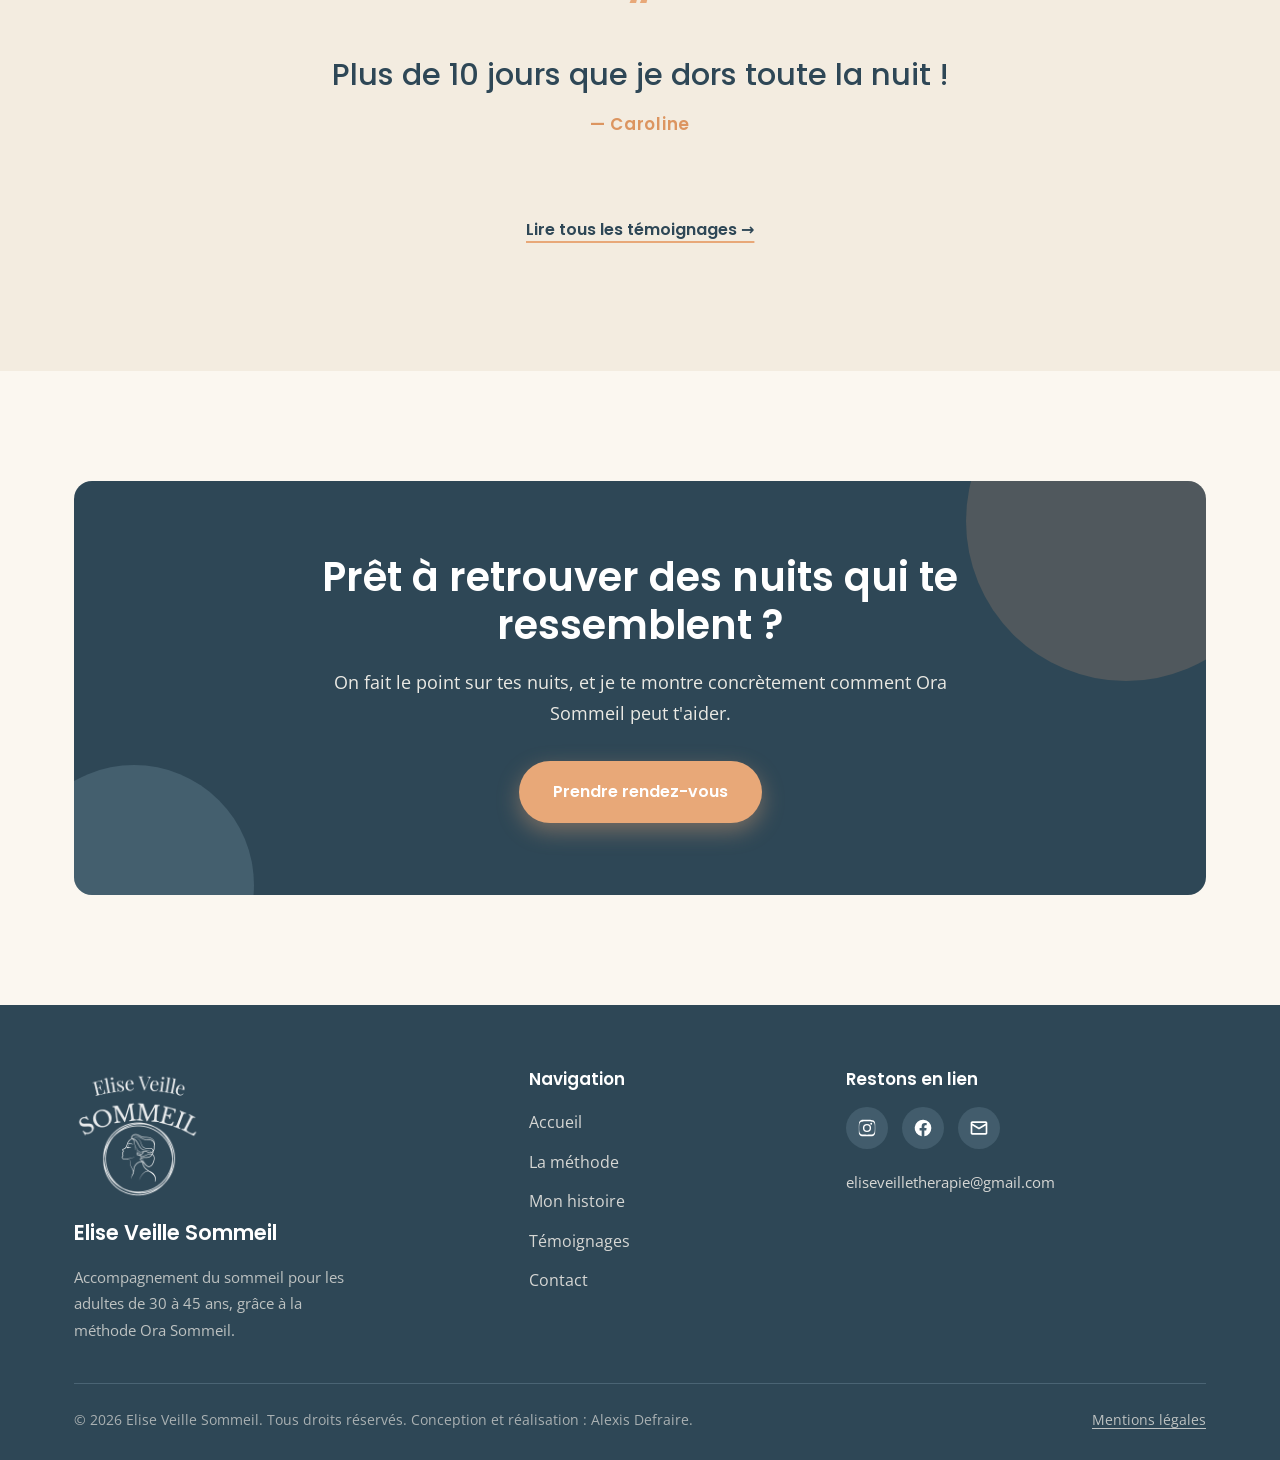
==== commit 18e90468: "Complete les mentions legales et ajoute le credit de conception - Mentions legales : editeur (Elise " ====
--- a/index.html
+++ b/index.html
@@ -5,6 +5,21 @@
   <meta name="viewport" content="width=device-width, initial-scale=1.0" />
   <title>Elise Veille Sommeil — Retrouve des nuits qui te ressemblent</title>
   <meta name="description" content="Elise Veille Sommeil aide les adultes de 30 à 45 ans à retrouver un sommeil profond grâce à la méthode Ora Sommeil : respiration, hypnose et fleurs de Bach." />
+  <link rel="canonical" href="https://elise-veille-sommeil.fr/" />
+
+  <!-- Favicon -->
+  <link rel="icon" type="image/png" href="images/medaillon_elise.png" />
+  <link rel="apple-touch-icon" href="images/medaillon_elise.png" />
+
+  <!-- Open Graph / réseaux sociaux -->
+  <meta property="og:type" content="website" />
+  <meta property="og:site_name" content="Elise Veille Sommeil" />
+  <meta property="og:locale" content="fr_FR" />
+  <meta property="og:url" content="https://elise-veille-sommeil.fr/" />
+  <meta property="og:title" content="Elise Veille Sommeil — Retrouve des nuits qui te ressemblent" />
+  <meta property="og:description" content="Retrouve un sommeil profond grâce à la méthode Ora Sommeil : respiration, hypnose et fleurs de Bach. Sans changer de matelas ni avaler un énième médicament." />
+  <meta property="og:image" content="https://elise-veille-sommeil.fr/images/logo_elise_charte.png" />
+  <meta name="twitter:card" content="summary_large_image" />
 
   <!-- Google Fonts : Poppins (titres) + Open Sans (corps) -->
   <link rel="preconnect" href="https://fonts.googleapis.com" />
@@ -255,6 +270,14 @@
               <p class="testi-slide__text">Étonnamment facile et efficace, même en visio.</p>
               <p class="testi-slide__author">— Dominique</p>
             </blockquote>
+            <blockquote class="testi-slide">
+              <p class="testi-slide__text">Ne plus me réveiller la nuit&nbsp;: c'est fait&nbsp;!</p>
+              <p class="testi-slide__author">— Mireille</p>
+            </blockquote>
+            <blockquote class="testi-slide">
+              <p class="testi-slide__text">Trois semaines, et je me sens déjà plus reposée.</p>
+              <p class="testi-slide__author">— Floriane</p>
+            </blockquote>
           </div>
           <div class="btn-row btn-row--center">
             <a href="temoignages.html" class="btn btn--ghost">Lire tous les témoignages →</a>
@@ -321,8 +344,8 @@
       </div>
 
       <div class="footer__bottom">
-        <span>© <span data-year>2026</span> Elise Veille Sommeil. Tous droits réservés.</span>
-        <a href="#">Mentions légales</a>
+        <span>© <span data-year>2026</span> Elise Veille Sommeil. Tous droits réservés. Conception et réalisation&nbsp;: Alexis Defraire.</span>
+        <a href="mentions-legales.html">Mentions légales</a>
       </div>
     </div>
   </footer>
--- a/css/style.css
+++ b/css/style.css
@@ -1498,6 +1498,50 @@
 }
 
 /* ============================================
+   PAGE MENTIONS LÉGALES
+   ============================================ */
+.legal {
+  max-width: 760px;
+  margin-inline: auto;
+  color: var(--texte);
+  font-size: 1.02rem;
+  line-height: 1.75;
+}
+
+.legal__h {
+  font-size: 1.3rem;
+  color: var(--bleu-nuit);
+  margin: 36px 0 12px;
+}
+
+.legal__h:first-child {
+  margin-top: 0;
+}
+
+.legal p {
+  margin-bottom: 16px;
+}
+
+.legal a {
+  color: var(--bleu-nuit);
+  text-decoration: underline;
+  text-decoration-color: var(--abricot);
+  text-underline-offset: 3px;
+  transition: color var(--transition);
+}
+
+.legal a:hover {
+  color: var(--abricot-fonce);
+}
+
+.legal__update {
+  font-size: 0.92rem;
+  font-style: italic;
+  opacity: 0.8;
+  margin-top: 30px;
+}
+
+/* ============================================
    CONTACT
    ============================================ */
 .contact-card {
@@ -1548,25 +1592,8 @@
   padding-block: 18px;
 }
 
-.contact-secondary {
-  margin-top: 4px;
-  font-size: 0.98rem;
-}
-
-.contact-secondary a {
-  color: var(--bleu-nuit);
-  text-decoration: underline;
-  text-decoration-color: var(--bleu-brume);
-  text-underline-offset: 4px;
-  transition: color var(--transition);
-}
-
-.contact-secondary a:hover {
-  color: var(--abricot-fonce);
-}
-
 .contact-info {
-  margin-top: 44px;
+  margin-top: 40px;
   display: flex;
   flex-wrap: wrap;
   gap: 18px;
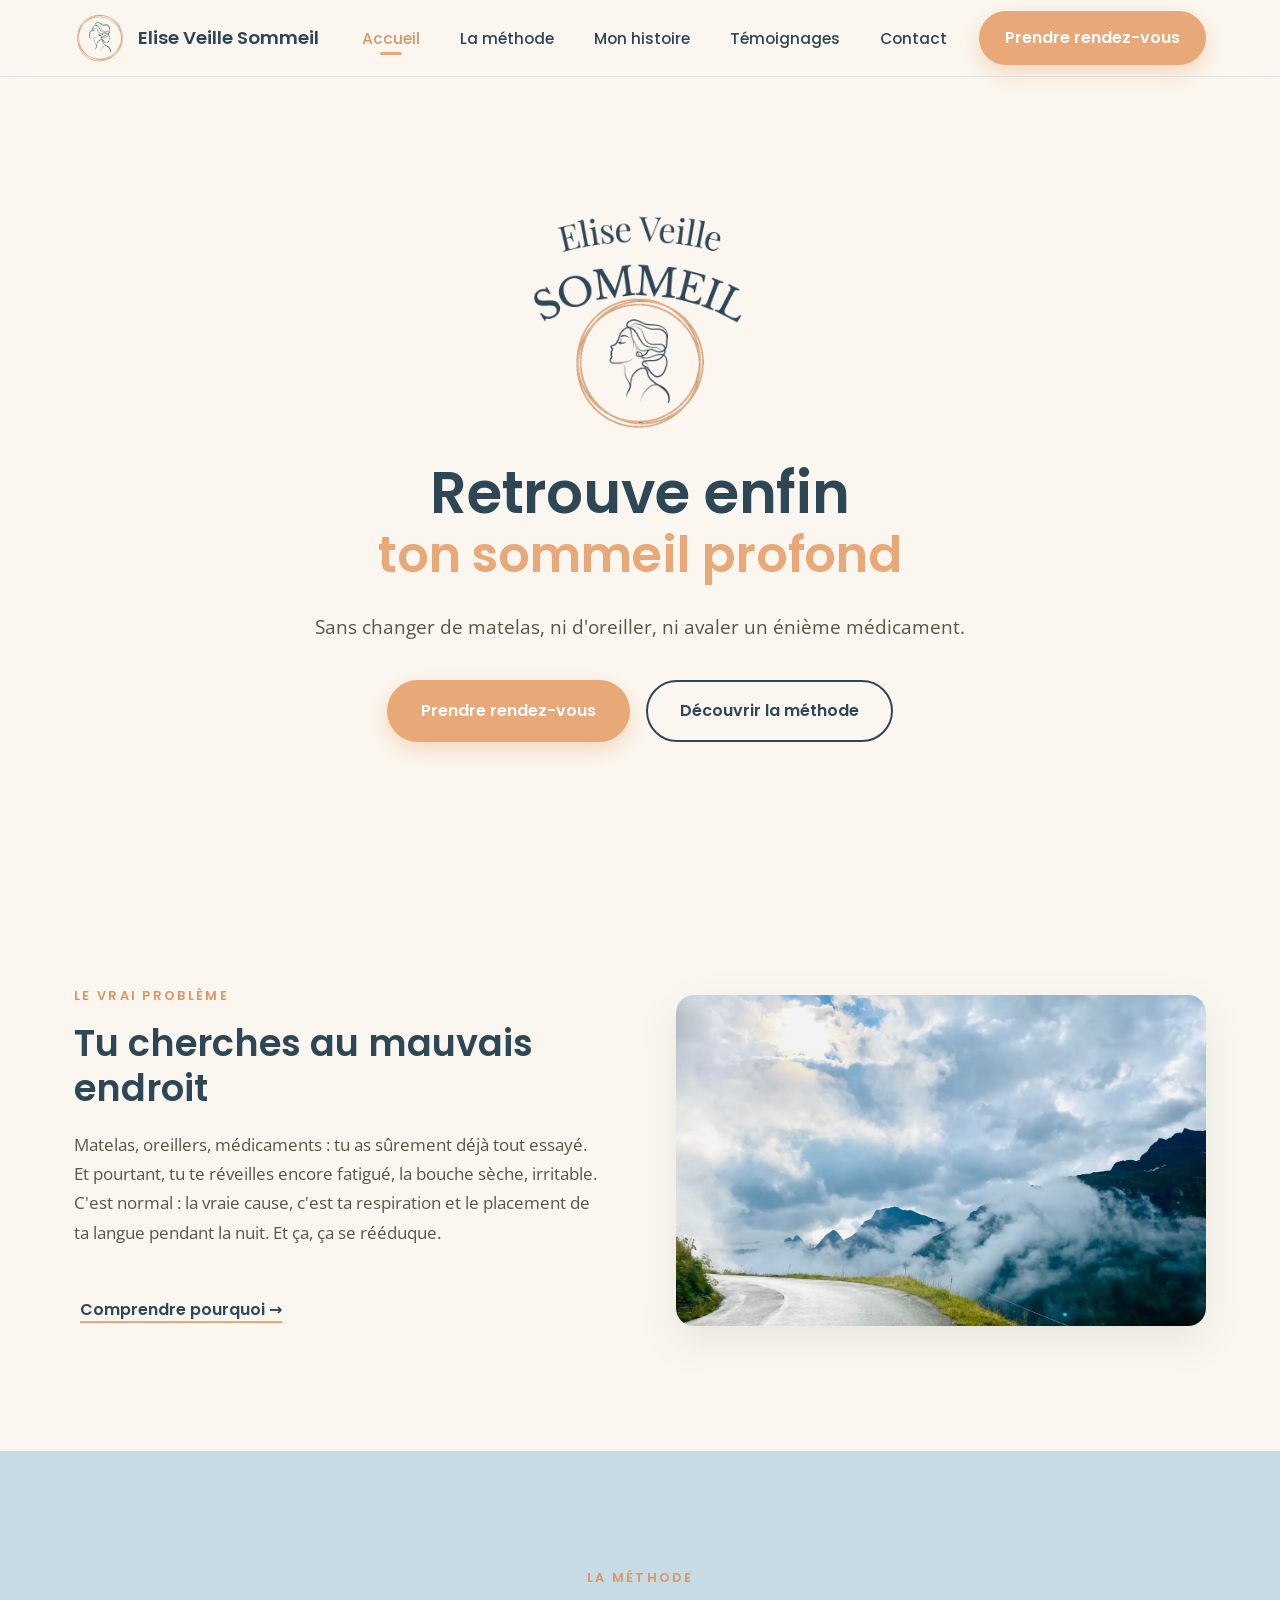
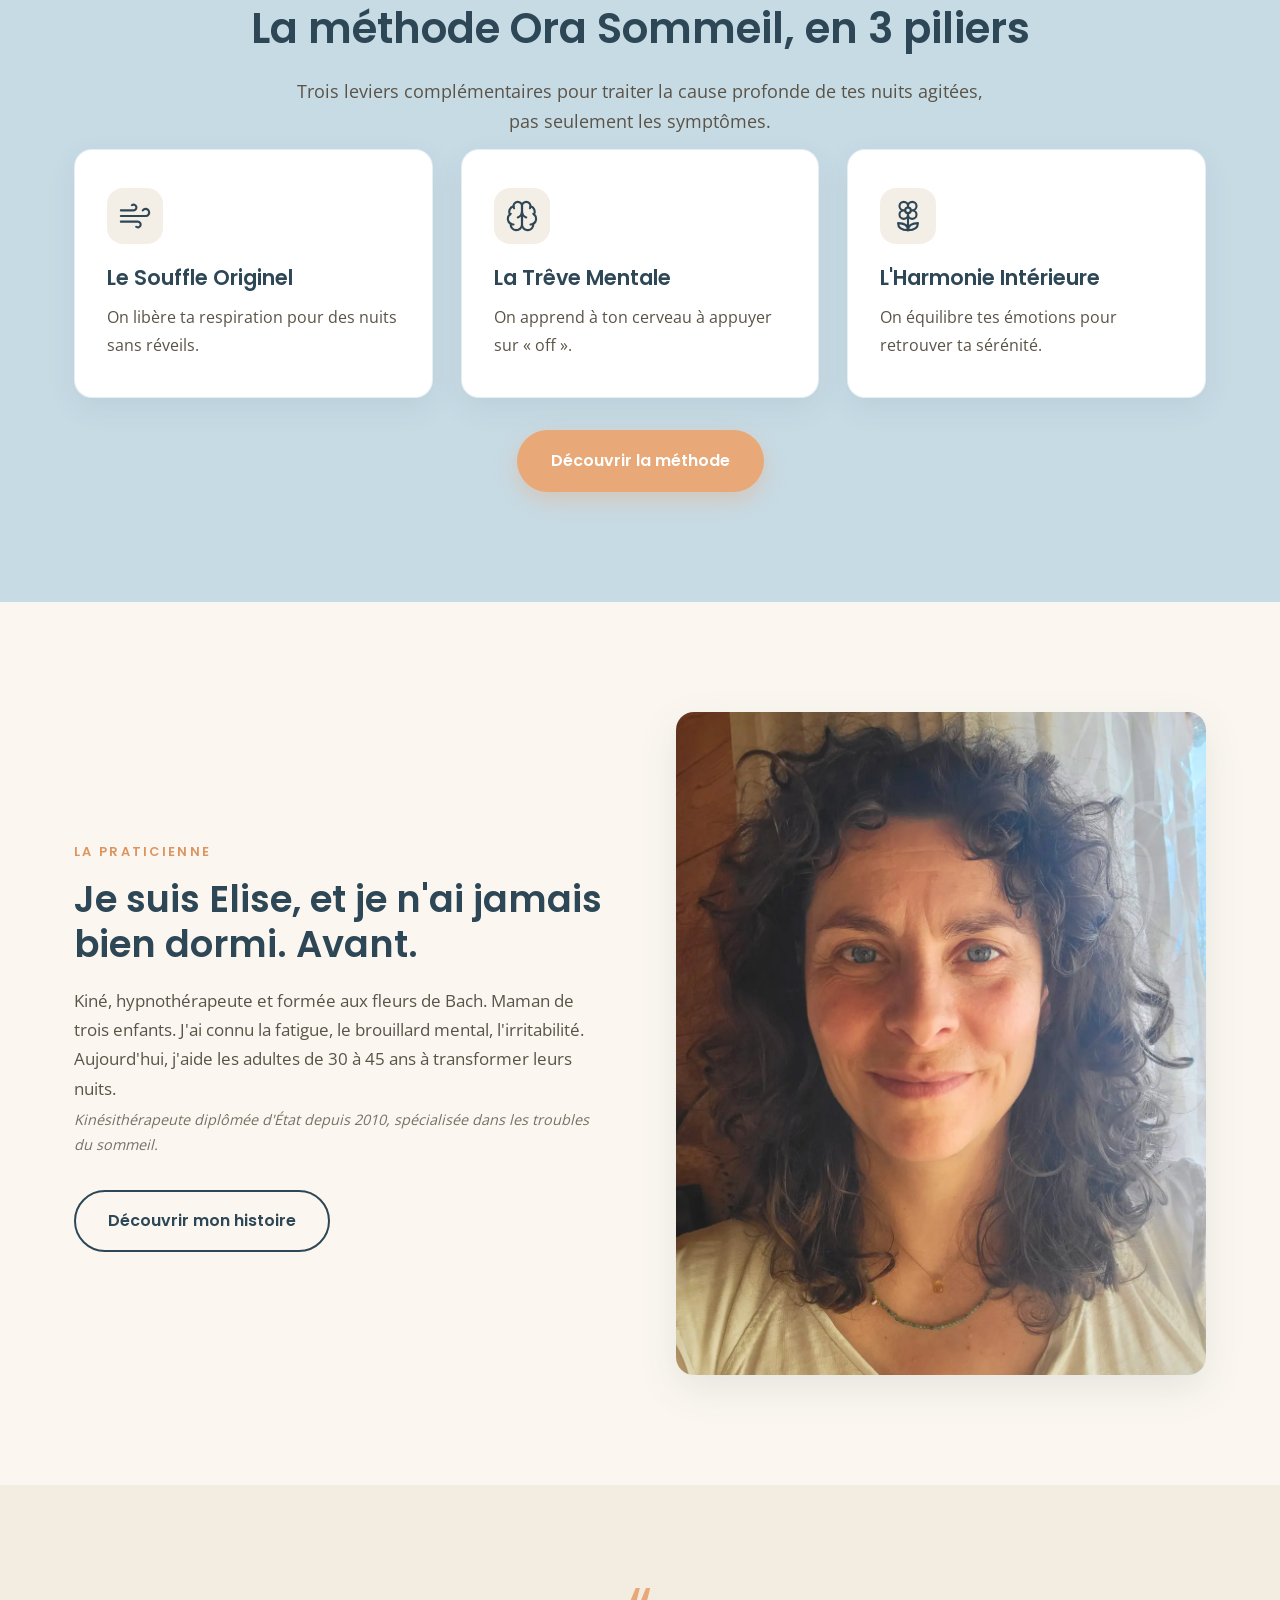
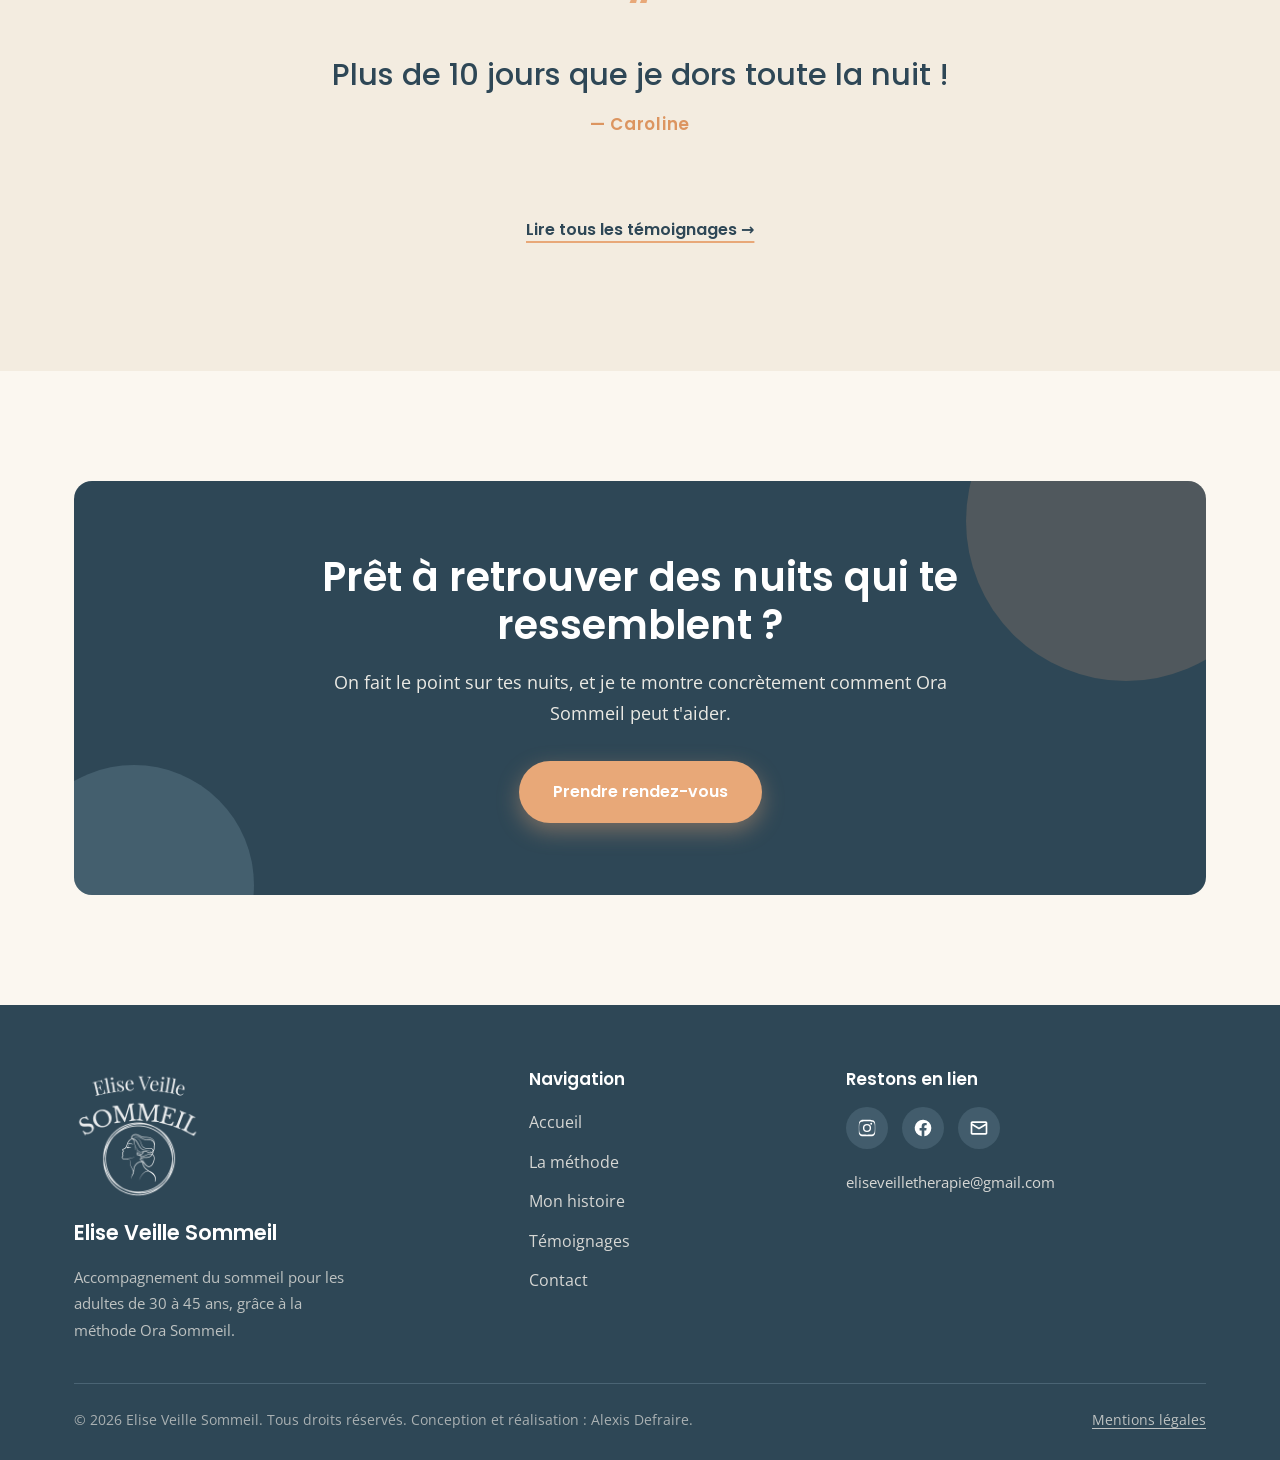
==== commit 30d63866: "Auto-heberge les polices (fin de la dependance Google Fonts) - Telechargement des polices Open Sans " ====
--- a/index.html
+++ b/index.html
@@ -22,9 +22,6 @@
   <meta name="twitter:card" content="summary_large_image" />
 
   <!-- Google Fonts : Poppins (titres) + Open Sans (corps) -->
-  <link rel="preconnect" href="https://fonts.googleapis.com" />
-  <link rel="preconnect" href="https://fonts.gstatic.com" crossorigin />
-  <link href="https://fonts.googleapis.com/css2?family=Open+Sans:wght@400;500;600&family=Poppins:wght@400;500;600;700&display=swap" rel="stylesheet" />
 
   <link rel="stylesheet" href="css/style.css" />
 </head>
--- a/css/style.css
+++ b/css/style.css
@@ -1,3 +1,140 @@
+/* ============================================================
+   Polices auto-hebergees (ex-Google Fonts, en local = RGPD-friendly)
+   Open Sans + Poppins, sous-ensembles latin & latin-ext
+   ============================================================ */
+/* latin-ext */
+@font-face {
+  font-family: 'Open Sans';
+  font-style: normal;
+  font-weight: 400;
+  font-stretch: 100%;
+  font-display: swap;
+  src: url(../fonts/memvYaGs126MiZpBA-UvWbX2vVnXBbObj2OVTSGmu1aB.woff2) format('woff2');
+  unicode-range: U+0100-02BA, U+02BD-02C5, U+02C7-02CC, U+02CE-02D7, U+02DD-02FF, U+0304, U+0308, U+0329, U+1D00-1DBF, U+1E00-1E9F, U+1EF2-1EFF, U+2020, U+20A0-20AB, U+20AD-20C0, U+2113, U+2C60-2C7F, U+A720-A7FF;
+}
+/* latin */
+@font-face {
+  font-family: 'Open Sans';
+  font-style: normal;
+  font-weight: 400;
+  font-stretch: 100%;
+  font-display: swap;
+  src: url(../fonts/memvYaGs126MiZpBA-UvWbX2vVnXBbObj2OVTS-muw.woff2) format('woff2');
+  unicode-range: U+0000-00FF, U+0131, U+0152-0153, U+02BB-02BC, U+02C6, U+02DA, U+02DC, U+0304, U+0308, U+0329, U+2000-206F, U+20AC, U+2122, U+2191, U+2193, U+2212, U+2215, U+FEFF, U+FFFD;
+}
+/* latin-ext */
+@font-face {
+  font-family: 'Open Sans';
+  font-style: normal;
+  font-weight: 500;
+  font-stretch: 100%;
+  font-display: swap;
+  src: url(../fonts/memvYaGs126MiZpBA-UvWbX2vVnXBbObj2OVTSGmu1aB.woff2) format('woff2');
+  unicode-range: U+0100-02BA, U+02BD-02C5, U+02C7-02CC, U+02CE-02D7, U+02DD-02FF, U+0304, U+0308, U+0329, U+1D00-1DBF, U+1E00-1E9F, U+1EF2-1EFF, U+2020, U+20A0-20AB, U+20AD-20C0, U+2113, U+2C60-2C7F, U+A720-A7FF;
+}
+/* latin */
+@font-face {
+  font-family: 'Open Sans';
+  font-style: normal;
+  font-weight: 500;
+  font-stretch: 100%;
+  font-display: swap;
+  src: url(../fonts/memvYaGs126MiZpBA-UvWbX2vVnXBbObj2OVTS-muw.woff2) format('woff2');
+  unicode-range: U+0000-00FF, U+0131, U+0152-0153, U+02BB-02BC, U+02C6, U+02DA, U+02DC, U+0304, U+0308, U+0329, U+2000-206F, U+20AC, U+2122, U+2191, U+2193, U+2212, U+2215, U+FEFF, U+FFFD;
+}
+/* latin-ext */
+@font-face {
+  font-family: 'Open Sans';
+  font-style: normal;
+  font-weight: 600;
+  font-stretch: 100%;
+  font-display: swap;
+  src: url(../fonts/memvYaGs126MiZpBA-UvWbX2vVnXBbObj2OVTSGmu1aB.woff2) format('woff2');
+  unicode-range: U+0100-02BA, U+02BD-02C5, U+02C7-02CC, U+02CE-02D7, U+02DD-02FF, U+0304, U+0308, U+0329, U+1D00-1DBF, U+1E00-1E9F, U+1EF2-1EFF, U+2020, U+20A0-20AB, U+20AD-20C0, U+2113, U+2C60-2C7F, U+A720-A7FF;
+}
+/* latin */
+@font-face {
+  font-family: 'Open Sans';
+  font-style: normal;
+  font-weight: 600;
+  font-stretch: 100%;
+  font-display: swap;
+  src: url(../fonts/memvYaGs126MiZpBA-UvWbX2vVnXBbObj2OVTS-muw.woff2) format('woff2');
+  unicode-range: U+0000-00FF, U+0131, U+0152-0153, U+02BB-02BC, U+02C6, U+02DA, U+02DC, U+0304, U+0308, U+0329, U+2000-206F, U+20AC, U+2122, U+2191, U+2193, U+2212, U+2215, U+FEFF, U+FFFD;
+}
+/* latin-ext */
+@font-face {
+  font-family: 'Poppins';
+  font-style: normal;
+  font-weight: 400;
+  font-display: swap;
+  src: url(../fonts/pxiEyp8kv8JHgFVrJJnecmNE.woff2) format('woff2');
+  unicode-range: U+0100-02BA, U+02BD-02C5, U+02C7-02CC, U+02CE-02D7, U+02DD-02FF, U+0304, U+0308, U+0329, U+1D00-1DBF, U+1E00-1E9F, U+1EF2-1EFF, U+2020, U+20A0-20AB, U+20AD-20C0, U+2113, U+2C60-2C7F, U+A720-A7FF;
+}
+/* latin */
+@font-face {
+  font-family: 'Poppins';
+  font-style: normal;
+  font-weight: 400;
+  font-display: swap;
+  src: url(../fonts/pxiEyp8kv8JHgFVrJJfecg.woff2) format('woff2');
+  unicode-range: U+0000-00FF, U+0131, U+0152-0153, U+02BB-02BC, U+02C6, U+02DA, U+02DC, U+0304, U+0308, U+0329, U+2000-206F, U+20AC, U+2122, U+2191, U+2193, U+2212, U+2215, U+FEFF, U+FFFD;
+}
+/* latin-ext */
+@font-face {
+  font-family: 'Poppins';
+  font-style: normal;
+  font-weight: 500;
+  font-display: swap;
+  src: url(../fonts/pxiByp8kv8JHgFVrLGT9Z1JlFc-K.woff2) format('woff2');
+  unicode-range: U+0100-02BA, U+02BD-02C5, U+02C7-02CC, U+02CE-02D7, U+02DD-02FF, U+0304, U+0308, U+0329, U+1D00-1DBF, U+1E00-1E9F, U+1EF2-1EFF, U+2020, U+20A0-20AB, U+20AD-20C0, U+2113, U+2C60-2C7F, U+A720-A7FF;
+}
+/* latin */
+@font-face {
+  font-family: 'Poppins';
+  font-style: normal;
+  font-weight: 500;
+  font-display: swap;
+  src: url(../fonts/pxiByp8kv8JHgFVrLGT9Z1xlFQ.woff2) format('woff2');
+  unicode-range: U+0000-00FF, U+0131, U+0152-0153, U+02BB-02BC, U+02C6, U+02DA, U+02DC, U+0304, U+0308, U+0329, U+2000-206F, U+20AC, U+2122, U+2191, U+2193, U+2212, U+2215, U+FEFF, U+FFFD;
+}
+/* latin-ext */
+@font-face {
+  font-family: 'Poppins';
+  font-style: normal;
+  font-weight: 600;
+  font-display: swap;
+  src: url(../fonts/pxiByp8kv8JHgFVrLEj6Z1JlFc-K.woff2) format('woff2');
+  unicode-range: U+0100-02BA, U+02BD-02C5, U+02C7-02CC, U+02CE-02D7, U+02DD-02FF, U+0304, U+0308, U+0329, U+1D00-1DBF, U+1E00-1E9F, U+1EF2-1EFF, U+2020, U+20A0-20AB, U+20AD-20C0, U+2113, U+2C60-2C7F, U+A720-A7FF;
+}
+/* latin */
+@font-face {
+  font-family: 'Poppins';
+  font-style: normal;
+  font-weight: 600;
+  font-display: swap;
+  src: url(../fonts/pxiByp8kv8JHgFVrLEj6Z1xlFQ.woff2) format('woff2');
+  unicode-range: U+0000-00FF, U+0131, U+0152-0153, U+02BB-02BC, U+02C6, U+02DA, U+02DC, U+0304, U+0308, U+0329, U+2000-206F, U+20AC, U+2122, U+2191, U+2193, U+2212, U+2215, U+FEFF, U+FFFD;
+}
+/* latin-ext */
+@font-face {
+  font-family: 'Poppins';
+  font-style: normal;
+  font-weight: 700;
+  font-display: swap;
+  src: url(../fonts/pxiByp8kv8JHgFVrLCz7Z1JlFc-K.woff2) format('woff2');
+  unicode-range: U+0100-02BA, U+02BD-02C5, U+02C7-02CC, U+02CE-02D7, U+02DD-02FF, U+0304, U+0308, U+0329, U+1D00-1DBF, U+1E00-1E9F, U+1EF2-1EFF, U+2020, U+20A0-20AB, U+20AD-20C0, U+2113, U+2C60-2C7F, U+A720-A7FF;
+}
+/* latin */
+@font-face {
+  font-family: 'Poppins';
+  font-style: normal;
+  font-weight: 700;
+  font-display: swap;
+  src: url(../fonts/pxiByp8kv8JHgFVrLCz7Z1xlFQ.woff2) format('woff2');
+  unicode-range: U+0000-00FF, U+0131, U+0152-0153, U+02BB-02BC, U+02C6, U+02DA, U+02DC, U+0304, U+0308, U+0329, U+2000-206F, U+20AC, U+2122, U+2191, U+2193, U+2212, U+2215, U+FEFF, U+FFFD;
+}
+
 /* ============================================
    Elise Veille Sommeil — Feuille de style
    Méthode : Ora Sommeil
